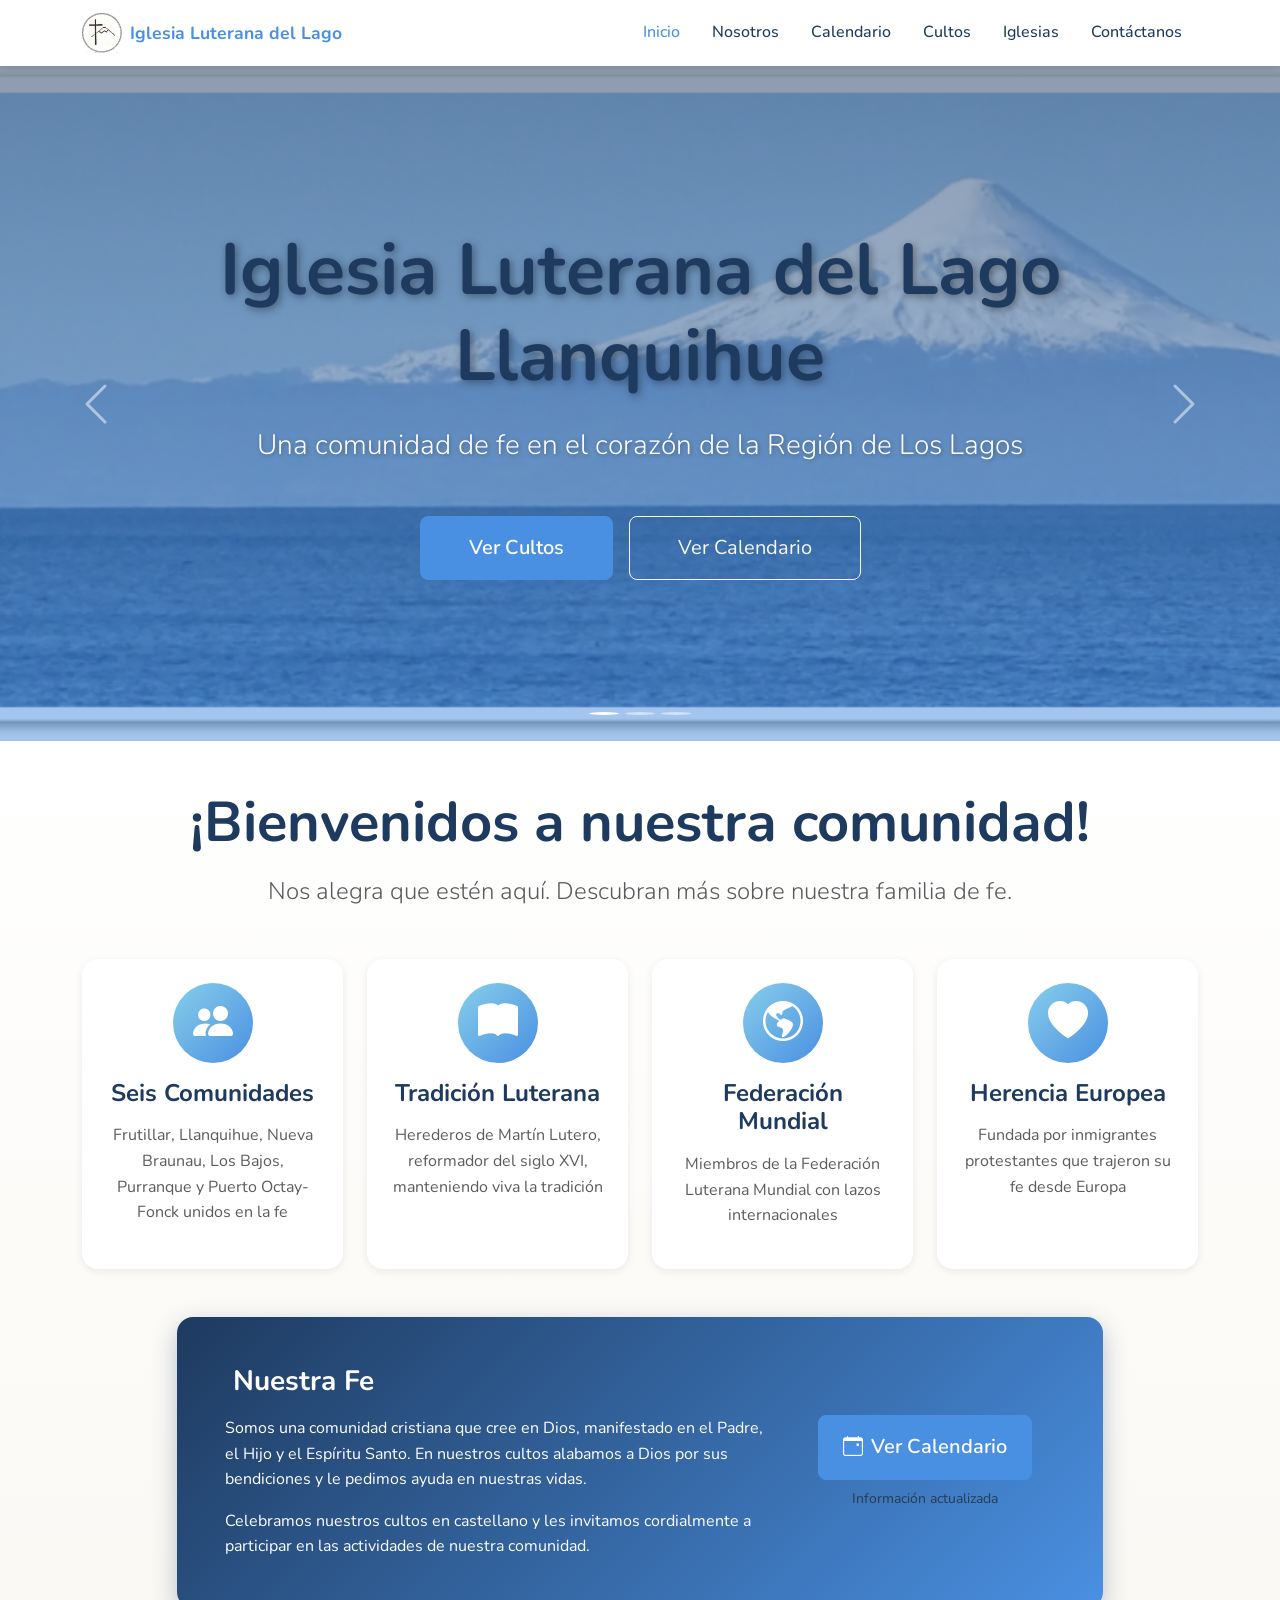
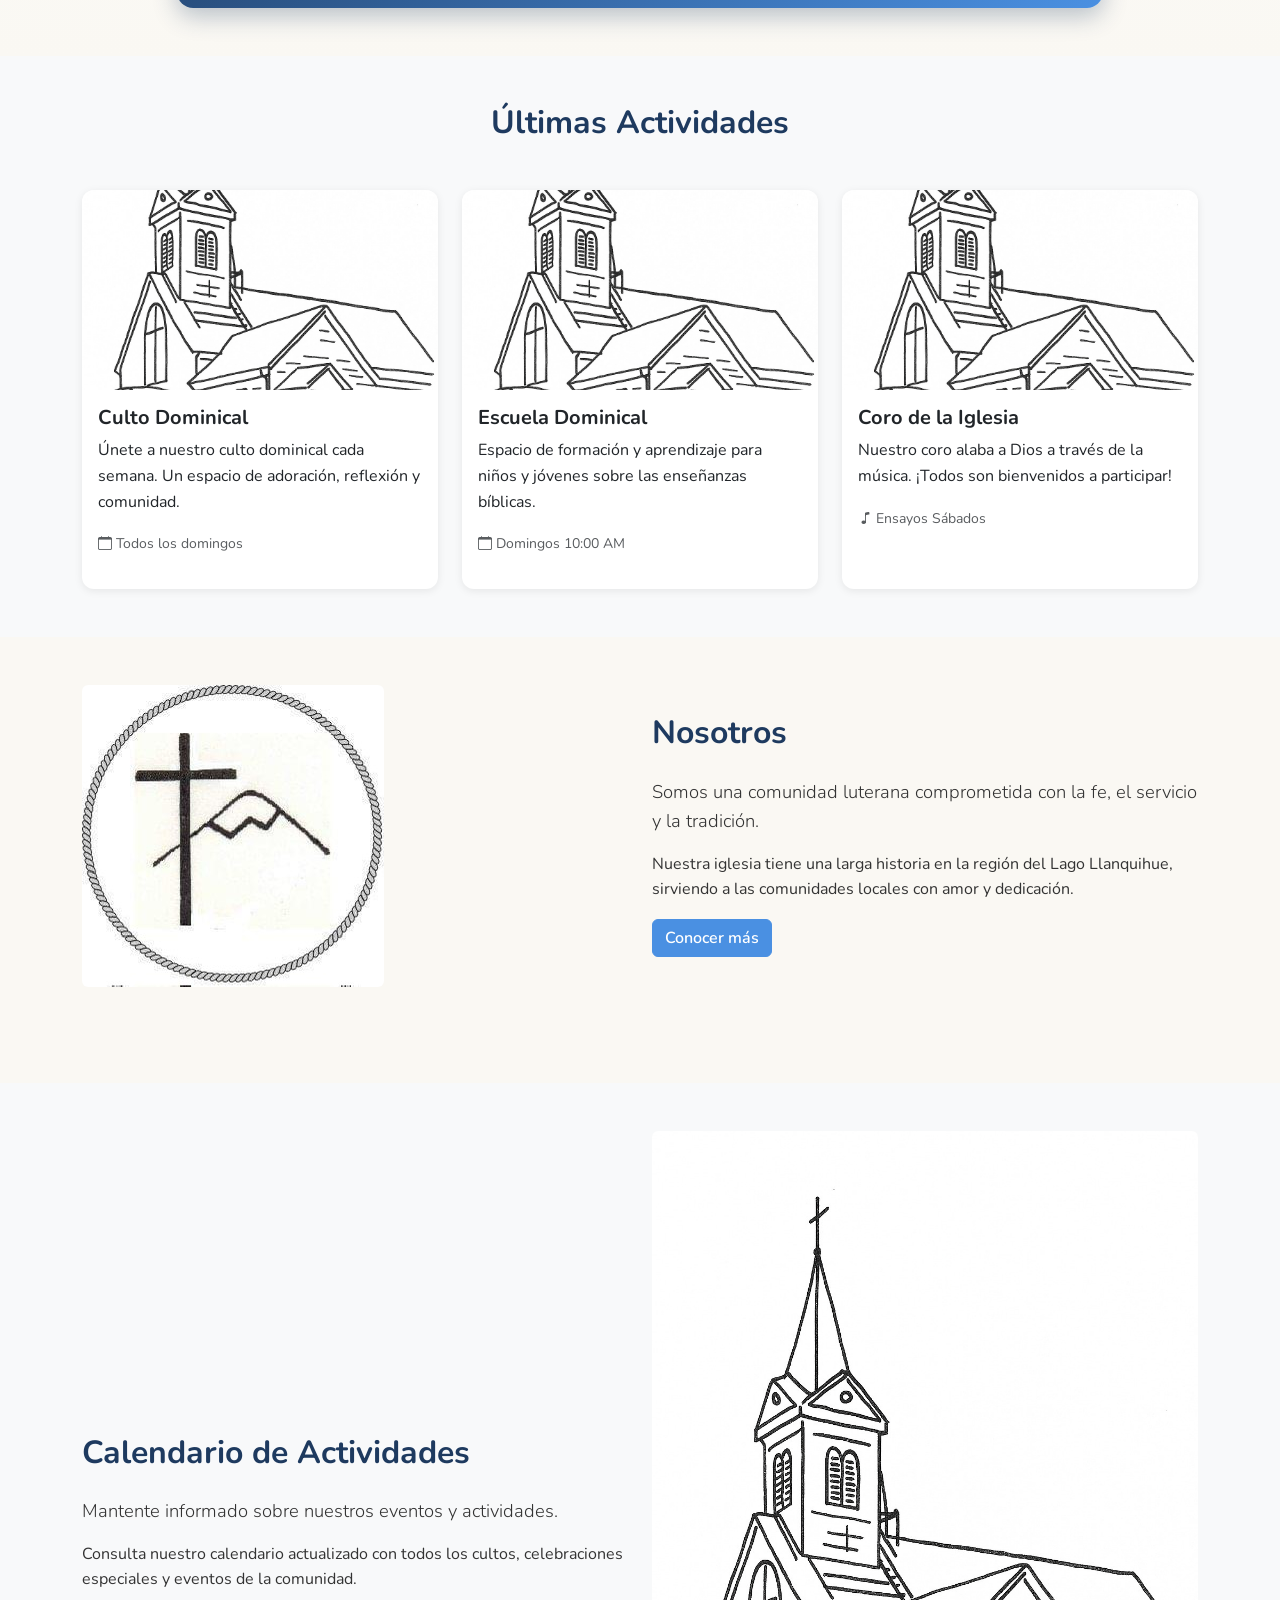
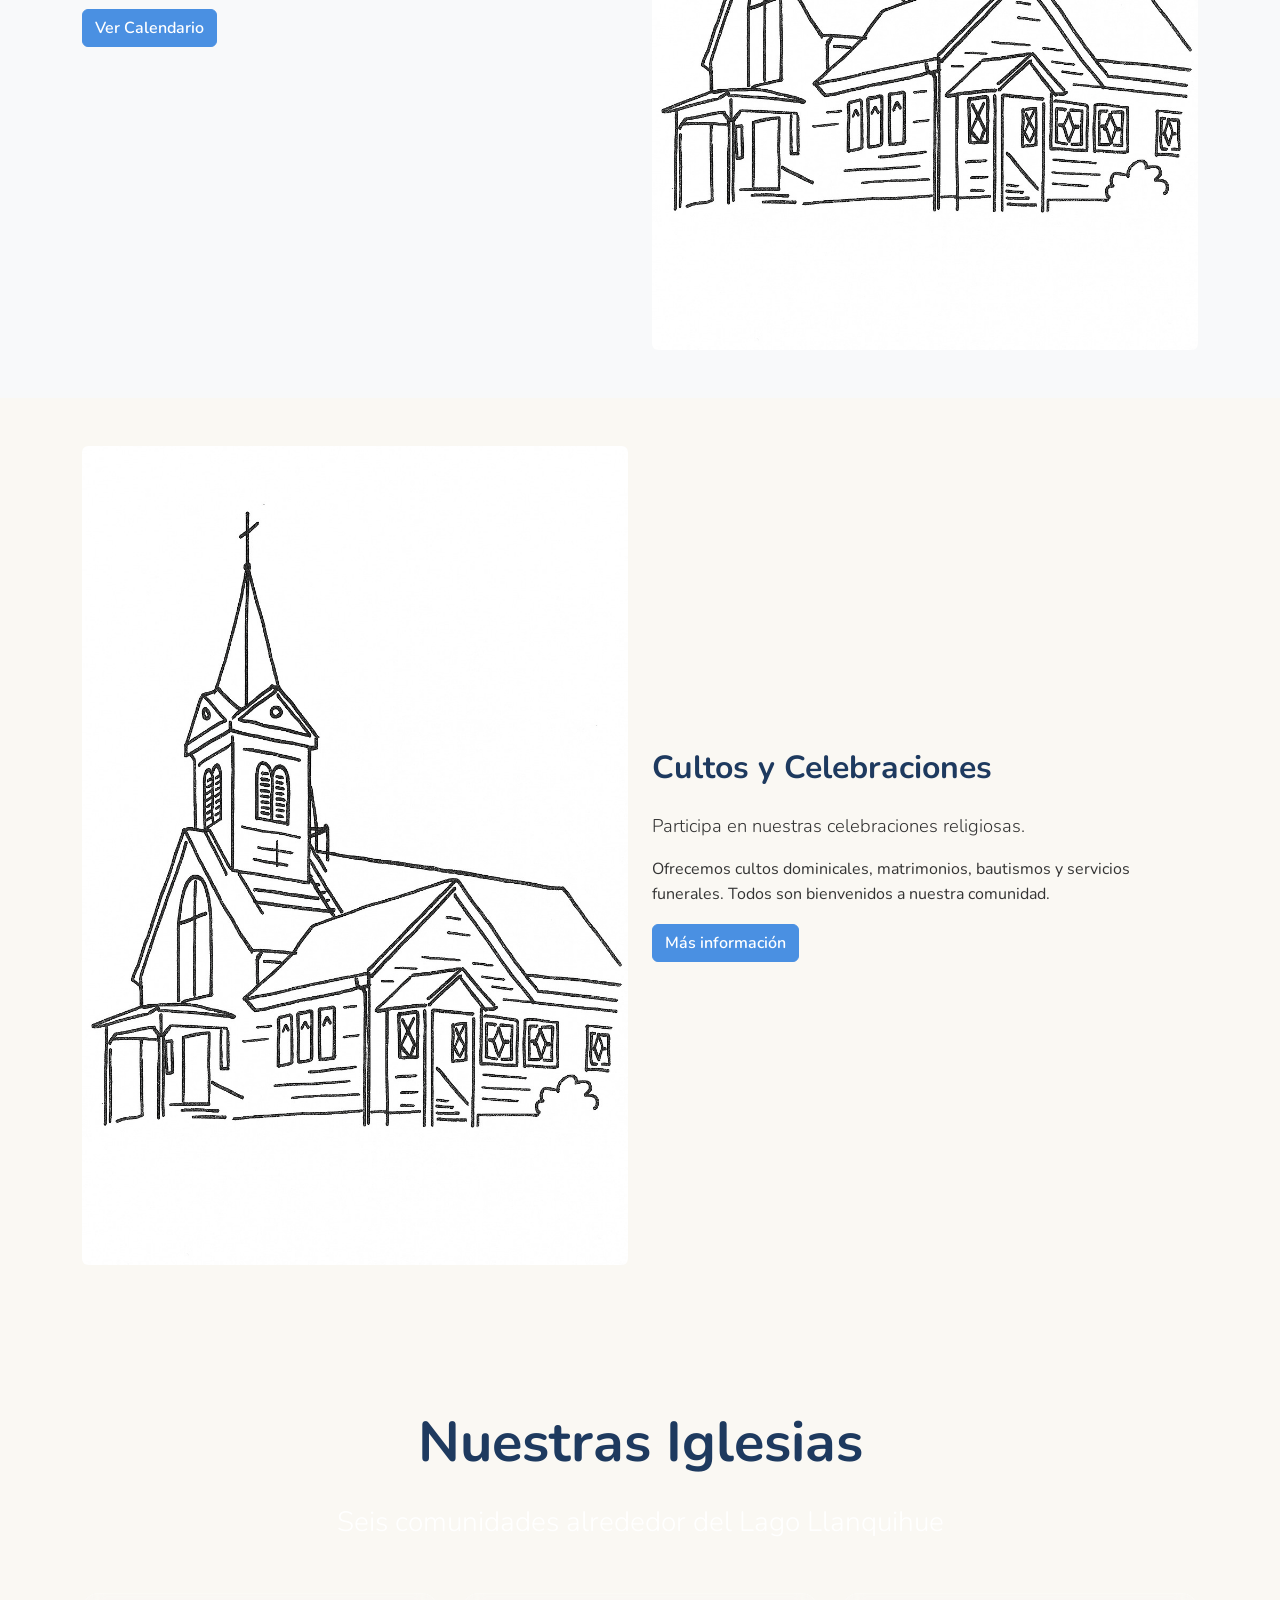
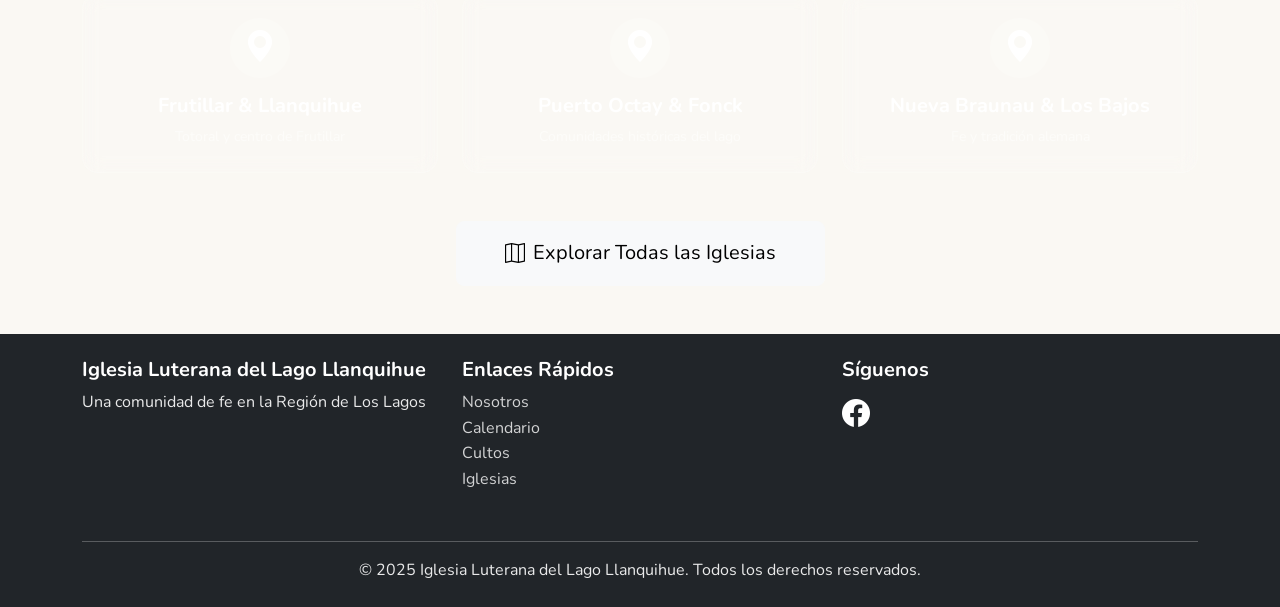
==== public/index.html @ ca90c6eb "Organize website content into a dedicated public directory Moves all static website assets and HTML " ====
<!DOCTYPE html>
<html lang="es">
<head>
    <meta charset="UTF-8">
    <meta name="viewport" content="width=device-width, initial-scale=1.0">
    <meta name="description" content="Iglesia Luterana del Lago Llanquihue - Comunidad de fe en la región del Lago Llanquihue, Chile">
    <meta name="keywords" content="iglesia luterana, lago llanquihue, frutillar, puerto octay, cultos, celebraciones">
    <title>Inicio - Iglesia Luterana del Lago Llanquihue</title>
    
    <link href="https://cdn.jsdelivr.net/npm/bootstrap@5.3.2/dist/css/bootstrap.min.css" rel="stylesheet">
    <link rel="stylesheet" href="https://cdn.jsdelivr.net/npm/bootstrap-icons@1.11.1/font/bootstrap-icons.css">
    <link rel="preconnect" href="https://fonts.googleapis.com">
    <link rel="preconnect" href="https://fonts.gstatic.com" crossorigin>
    <link href="https://fonts.googleapis.com/css2?family=Nunito:wght@300;400;600;700&display=swap" rel="stylesheet">
    <link rel="stylesheet" href="css/styles.css">
</head>
<body>
    <nav class="navbar navbar-expand-lg navbar-light bg-white sticky-top shadow-sm">
        <div class="container">
            <a class="navbar-brand d-flex align-items-center" href="index.html">
                <img src="assets/img/logo.png" alt="Logo Iglesia Luterana" class="logo-img">
                <span class="ms-2 fw-bold text-primary">Iglesia Luterana del Lago</span>
            </a>
            <button class="navbar-toggler" type="button" data-bs-toggle="collapse" data-bs-target="#navbarNav" aria-controls="navbarNav" aria-expanded="false" aria-label="Toggle navigation">
                <span class="navbar-toggler-icon"></span>
            </button>
            <div class="collapse navbar-collapse" id="navbarNav">
                <ul class="navbar-nav ms-auto">
                    <li class="nav-item">
                        <a class="nav-link active" href="index.html">Inicio</a>
                    </li>
                    <li class="nav-item">
                        <a class="nav-link" href="nosotros.html">Nosotros</a>
                    </li>
                    <li class="nav-item">
                        <a class="nav-link" href="calendario.html">Calendario</a>
                    </li>
                    <li class="nav-item">
                        <a class="nav-link" href="cultos.html">Cultos</a>
                    </li>
                    <li class="nav-item">
                        <a class="nav-link" href="iglesias.html">Iglesias</a>
                    </li>
                    <li class="nav-item">
                        <a class="nav-link" href="contacto.html">Contáctanos</a>
                    </li>
                </ul>
            </div>
        </div>
    </nav>

    <div id="heroCarousel" class="carousel slide hero-carousel" data-bs-ride="carousel" data-bs-interval="5000">
        <div class="carousel-indicators">
            <button type="button" data-bs-target="#heroCarousel" data-bs-slide-to="0" class="active" aria-current="true" aria-label="Slide 1"></button>
            <button type="button" data-bs-target="#heroCarousel" data-bs-slide-to="1" aria-label="Slide 2"></button>
            <button type="button" data-bs-target="#heroCarousel" data-bs-slide-to="2" aria-label="Slide 3"></button>
        </div>
        <div class="carousel-inner">
            <div class="carousel-item active">
                <div class="hero-slide" style="background-image: linear-gradient(rgba(30, 58, 95, 0.5), rgba(74, 144, 226, 0.5)), url('assets/img/lake-hero.png');">
                    <div class="hero-content container text-center text-white">
                        <h1 class="display-2 fw-bold mb-4 animate-fade-in">Iglesia Luterana del Lago Llanquihue</h1>
                        <p class="lead mb-5 fs-3">Una comunidad de fe en el corazón de la Región de Los Lagos</p>
                        <div class="d-flex gap-3 justify-content-center flex-wrap">
                            <a href="cultos.html" class="btn btn-primary btn-lg px-5 py-3">Ver Cultos</a>
                            <a href="calendario.html" class="btn btn-outline-light btn-lg px-5 py-3">Ver Calendario</a>
                        </div>
                    </div>
                </div>
            </div>
            <div class="carousel-item">
                <div class="hero-slide" style="background-image: linear-gradient(rgba(30, 58, 95, 0.6), rgba(74, 144, 226, 0.6)), url('assets/img/lake-hero.png');">
                    <div class="hero-content container text-center text-white">
                        <i class="bi bi-quote fs-1 mb-4"></i>
                        <h2 class="display-5 fw-light mb-4 fst-italic px-md-5">«La fe es una confianza viva y audaz en la gracia de Dios. Y esa confianza nos hace felices, valientes y llenos de deseo por Dios y todas las criaturas»</h2>
                        <p class="lead fs-4">— Martín Lutero</p>
                    </div>
                </div>
            </div>
            <div class="carousel-item">
                <div class="hero-slide" style="background-image: linear-gradient(rgba(30, 58, 95, 0.5), rgba(74, 144, 226, 0.5)), url('assets/img/lake-hero.png');">
                    <div class="hero-content container text-center text-white">
                        <h2 class="display-3 fw-bold mb-4">Seis Comunidades, Una Fe</h2>
                        <p class="lead mb-4 fs-4">Frutillar • Llanquihue • Nueva Braunau • Los Bajos • Purranque • Puerto Octay-Fonck</p>
                        <a href="iglesias.html" class="btn btn-light btn-lg px-5 py-3">Conocer Nuestras Iglesias</a>
                    </div>
                </div>
            </div>
        </div>
        <button class="carousel-control-prev" type="button" data-bs-target="#heroCarousel" data-bs-slide="prev">
            <span class="carousel-control-prev-icon" aria-hidden="true"></span>
            <span class="visually-hidden">Anterior</span>
        </button>
        <button class="carousel-control-next" type="button" data-bs-target="#heroCarousel" data-bs-slide="next">
            <span class="carousel-control-next-icon" aria-hidden="true"></span>
            <span class="visually-hidden">Siguiente</span>
        </button>
    </div>

    <section class="py-5 bg-white welcome-modern">
        <div class="container">
            <div class="text-center mb-5">
                <h2 class="display-4 fw-bold mb-3">¡Bienvenidos a nuestra comunidad!</h2>
                <p class="lead text-muted fs-4">Nos alegra que estén aquí. Descubran más sobre nuestra familia de fe.</p>
            </div>

            <div class="row g-4 mb-5">
                <div class="col-md-6 col-lg-3">
                    <div class="welcome-card text-center p-4 h-100">
                        <div class="icon-circle mb-3 mx-auto">
                            <i class="bi bi-people-fill fs-1 text-primary"></i>
                        </div>
                        <h4 class="mb-3">Seis Comunidades</h4>
                        <p class="text-muted">Frutillar, Llanquihue, Nueva Braunau, Los Bajos, Purranque y Puerto Octay-Fonck unidos en la fe</p>
                    </div>
                </div>
                <div class="col-md-6 col-lg-3">
                    <div class="welcome-card text-center p-4 h-100">
                        <div class="icon-circle mb-3 mx-auto">
                            <i class="bi bi-book-fill fs-1 text-primary"></i>
                        </div>
                        <h4 class="mb-3">Tradición Luterana</h4>
                        <p class="text-muted">Herederos de Martín Lutero, reformador del siglo XVI, manteniendo viva la tradición</p>
                    </div>
                </div>
                <div class="col-md-6 col-lg-3">
                    <div class="welcome-card text-center p-4 h-100">
                        <div class="icon-circle mb-3 mx-auto">
                            <i class="bi bi-globe-americas fs-1 text-primary"></i>
                        </div>
                        <h4 class="mb-3">Federación Mundial</h4>
                        <p class="text-muted">Miembros de la Federación Luterana Mundial con lazos internacionales</p>
                    </div>
                </div>
                <div class="col-md-6 col-lg-3">
                    <div class="welcome-card text-center p-4 h-100">
                        <div class="icon-circle mb-3 mx-auto">
                            <i class="bi bi-heart-fill fs-1 text-primary"></i>
                        </div>
                        <h4 class="mb-3">Herencia Europea</h4>
                        <p class="text-muted">Fundada por inmigrantes protestantes que trajeron su fe desde Europa</p>
                    </div>
                </div>
            </div>

            <div class="row justify-content-center">
                <div class="col-lg-10">
                    <div class="welcome-highlight p-5 rounded-4">
                        <div class="row align-items-center">
                            <div class="col-lg-8">
                                <h3 class="mb-3"><i class="bi bi-cross2 text-primary me-2"></i>Nuestra Fe</h3>
                                <p class="mb-3">Somos una comunidad cristiana que cree en Dios, manifestado en el Padre, el Hijo y el Espíritu Santo. En nuestros cultos alabamos a Dios por sus bendiciones y le pedimos ayuda en nuestras vidas.</p>
                                <p class="mb-0">Celebramos nuestros cultos en castellano y les invitamos cordialmente a participar en las actividades de nuestra comunidad.</p>
                            </div>
                            <div class="col-lg-4 text-center mt-4 mt-lg-0">
                                <a href="calendario.html" class="btn btn-primary btn-lg px-4 py-3">
                                    <i class="bi bi-calendar-event me-2"></i>Ver Calendario
                                </a>
                                <p class="text-muted mt-2 mb-0 small">Información actualizada</p>
                            </div>
                        </div>
                    </div>
                </div>
            </div>
        </div>
    </section>

    <section class="py-5 bg-light">
        <div class="container">
            <h2 class="text-center mb-5">Últimas Actividades</h2>
            <div class="row g-4">
                <div class="col-md-4">
                    <div class="card h-100 shadow-sm">
                        <img src="assets/img/church.png" class="card-img-top" alt="Culto Dominical">
                        <div class="card-body">
                            <h5 class="card-title">Culto Dominical</h5>
                            <p class="card-text">Únete a nuestro culto dominical cada semana. Un espacio de adoración, reflexión y comunidad.</p>
                            <p class="text-muted"><small><i class="bi bi-calendar"></i> Todos los domingos</small></p>
                        </div>
                    </div>
                </div>
                <div class="col-md-4">
                    <div class="card h-100 shadow-sm">
                        <img src="assets/img/church.png" class="card-img-top" alt="Escuela Dominical">
                        <div class="card-body">
                            <h5 class="card-title">Escuela Dominical</h5>
                            <p class="card-text">Espacio de formación y aprendizaje para niños y jóvenes sobre las enseñanzas bíblicas.</p>
                            <p class="text-muted"><small><i class="bi bi-calendar"></i> Domingos 10:00 AM</small></p>
                        </div>
                    </div>
                </div>
                <div class="col-md-4">
                    <div class="card h-100 shadow-sm">
                        <img src="assets/img/church.png" class="card-img-top" alt="Coro de la Iglesia">
                        <div class="card-body">
                            <h5 class="card-title">Coro de la Iglesia</h5>
                            <p class="card-text">Nuestro coro alaba a Dios a través de la música. ¡Todos son bienvenidos a participar!</p>
                            <p class="text-muted"><small><i class="bi bi-music-note"></i> Ensayos Sábados</small></p>
                        </div>
                    </div>
                </div>
            </div>
        </div>
    </section>

    <section class="py-5">
        <div class="container">
            <div class="row align-items-center mb-5">
                <div class="col-lg-6">
                    <img src="assets/img/logo.png" alt="Nosotros" class="img-fluid rounded">
                </div>
                <div class="col-lg-6">
                    <h2 class="mb-4">Nosotros</h2>
                    <p class="lead">Somos una comunidad luterana comprometida con la fe, el servicio y la tradición.</p>
                    <p>Nuestra iglesia tiene una larga historia en la región del Lago Llanquihue, sirviendo a las comunidades locales con amor y dedicación.</p>
                    <a href="nosotros.html" class="btn btn-primary">Conocer más</a>
                </div>
            </div>
        </div>
    </section>

    <section class="py-5 bg-light">
        <div class="container">
            <div class="row align-items-center">
                <div class="col-lg-6 order-lg-2">
                    <img src="assets/img/church.png" alt="Calendario" class="img-fluid rounded">
                </div>
                <div class="col-lg-6 order-lg-1">
                    <h2 class="mb-4">Calendario de Actividades</h2>
                    <p class="lead">Mantente informado sobre nuestros eventos y actividades.</p>
                    <p>Consulta nuestro calendario actualizado con todos los cultos, celebraciones especiales y eventos de la comunidad.</p>
                    <a href="calendario.html" class="btn btn-primary">Ver Calendario</a>
                </div>
            </div>
        </div>
    </section>

    <section class="py-5">
        <div class="container">
            <div class="row align-items-center mb-5">
                <div class="col-lg-6">
                    <img src="assets/img/church.png" alt="Cultos" class="img-fluid rounded">
                </div>
                <div class="col-lg-6">
                    <h2 class="mb-4">Cultos y Celebraciones</h2>
                    <p class="lead">Participa en nuestras celebraciones religiosas.</p>
                    <p>Ofrecemos cultos dominicales, matrimonios, bautismos y servicios funerales. Todos son bienvenidos a nuestra comunidad.</p>
                    <a href="cultos.html" class="btn btn-primary">Más información</a>
                </div>
            </div>
        </div>
    </section>

    <section class="churches-section py-5" style="background-image: linear-gradient(rgba(30, 58, 95, 0.9), rgba(74, 144, 226, 0.85)), url('assets/img/church-white.jpg'); background-size: cover; background-position: center; background-attachment: fixed;">
        <div class="container">
            <div class="text-center text-white mb-5">
                <h2 class="display-4 fw-bold mb-4">Nuestras Iglesias</h2>
                <p class="lead fs-3 mb-4">Seis comunidades alrededor del Lago Llanquihue</p>
            </div>
            
            <div class="row g-4 mb-5">
                <div class="col-md-4">
                    <div class="church-mini-card text-center p-4">
                        <div class="icon-circle-small mb-3 mx-auto">
                            <i class="bi bi-geo-alt-fill fs-2 text-white"></i>
                        </div>
                        <h5 class="text-white mb-2">Frutillar & Llanquihue</h5>
                        <p class="text-white-50 small mb-0">Totoral y centro de Frutillar</p>
                    </div>
                </div>
                <div class="col-md-4">
                    <div class="church-mini-card text-center p-4">
                        <div class="icon-circle-small mb-3 mx-auto">
                            <i class="bi bi-geo-alt-fill fs-2 text-white"></i>
                        </div>
                        <h5 class="text-white mb-2">Puerto Octay & Fonck</h5>
                        <p class="text-white-50 small mb-0">Comunidades históricas del lago</p>
                    </div>
                </div>
                <div class="col-md-4">
                    <div class="church-mini-card text-center p-4">
                        <div class="icon-circle-small mb-3 mx-auto">
                            <i class="bi bi-geo-alt-fill fs-2 text-white"></i>
                        </div>
                        <h5 class="text-white mb-2">Nueva Braunau & Los Bajos</h5>
                        <p class="text-white-50 small mb-0">Fe y tradición alemana</p>
                    </div>
                </div>
            </div>

            <div class="text-center">
                <a href="iglesias.html" class="btn btn-light btn-lg px-5 py-3">
                    <i class="bi bi-map me-2"></i>Explorar Todas las Iglesias
                </a>
            </div>
        </div>
    </section>

    <footer class="bg-dark text-white py-4">
        <div class="container">
            <div class="row">
                <div class="col-md-4 mb-3">
                    <h5>Iglesia Luterana del Lago Llanquihue</h5>
                    <p>Una comunidad de fe en la Región de Los Lagos</p>
                </div>
                <div class="col-md-4 mb-3">
                    <h5>Enlaces Rápidos</h5>
                    <ul class="list-unstyled">
                        <li><a href="nosotros.html" class="text-white-50">Nosotros</a></li>
                        <li><a href="calendario.html" class="text-white-50">Calendario</a></li>
                        <li><a href="cultos.html" class="text-white-50">Cultos</a></li>
                        <li><a href="iglesias.html" class="text-white-50">Iglesias</a></li>
                    </ul>
                </div>
                <div class="col-md-4 mb-3">
                    <h5>Síguenos</h5>
                    <a href="https://web.facebook.com/profile.php?id=100070098432222" target="_blank" rel="noopener" class="text-white fs-3 me-3">
                        <i class="bi bi-facebook"></i>
                    </a>
                </div>
            </div>
            <hr class="my-3 bg-white">
            <p class="text-center mb-0">&copy; 2025 Iglesia Luterana del Lago Llanquihue. Todos los derechos reservados.</p>
        </div>
    </footer>

    <script src="https://cdn.jsdelivr.net/npm/bootstrap@5.3.2/dist/js/bootstrap.bundle.min.js"></script>
    <script src="js/script.js"></script>
</body>
</html>
---- public/css/styles.css ----
:root {
    --azul-marino: #1e3a5f;
    --azul-claro: #4a90e2;
    --celeste: #87ceeb;
    --blanco-cremita: #faf8f3;
    --gris-claro: #f8f9fa;
}

* {
    margin: 0;
    padding: 0;
    box-sizing: border-box;
}

body {
    font-family: 'Nunito', -apple-system, BlinkMacSystemFont, 'Segoe UI', Roboto, sans-serif;
    color: #333;
    line-height: 1.6;
    background-color: var(--blanco-cremita);
}

.navbar {
    background-color: white !important;
    box-shadow: 0 2px 4px rgba(0,0,0,0.1);
}

.navbar-brand {
    font-size: 1.1rem;
    color: var(--azul-marino) !important;
}

.logo-img {
    width: 40px;
    height: 40px;
    object-fit: contain;
}

.nav-link {
    color: var(--azul-marino) !important;
    font-weight: 500;
    transition: color 0.3s ease;
    padding: 0.5rem 1rem !important;
}

.nav-link:hover,
.nav-link.active {
    color: var(--azul-claro) !important;
}

.btn-primary {
    background-color: var(--azul-claro);
    border-color: var(--azul-claro);
    font-weight: 600;
    transition: all 0.3s ease;
}

.btn-primary:hover {
    background-color: var(--azul-marino);
    border-color: var(--azul-marino);
    transform: translateY(-2px);
    box-shadow: 0 4px 8px rgba(0,0,0,0.2);
}

.btn-outline-primary {
    color: var(--azul-claro);
    border-color: var(--azul-claro);
    font-weight: 600;
    transition: all 0.3s ease;
}

.btn-outline-primary:hover {
    background-color: var(--azul-claro);
    border-color: var(--azul-claro);
    color: white;
}

.btn-outline-light:hover {
    background-color: white;
    color: var(--azul-marino);
}

.text-primary {
    color: var(--azul-claro) !important;
}

.bg-primary {
    background-color: var(--azul-marino) !important;
}

.hero-carousel {
    position: relative;
}

.hero-slide {
    min-height: 75vh;
    background-size: cover;
    background-position: center;
    display: flex;
    align-items: center;
    justify-content: center;
    position: relative;
}

.hero-content {
    position: relative;
    z-index: 1;
    padding: 2rem;
}

.hero-content h1,
.hero-content h2 {
    text-shadow: 2px 2px 8px rgba(0,0,0,0.4);
}

.hero-content p {
    text-shadow: 1px 1px 4px rgba(0,0,0,0.3);
}

.carousel-control-prev-icon,
.carousel-control-next-icon {
    width: 3rem;
    height: 3rem;
}

.carousel-indicators button {
    width: 12px;
    height: 12px;
    border-radius: 50%;
}

.welcome-section {
    padding: 2rem 0;
}

.welcome-section p {
    font-size: 1.1rem;
    line-height: 1.8;
    margin-bottom: 1rem;
}

.welcome-modern {
    background: linear-gradient(180deg, #ffffff 0%, var(--blanco-cremita) 100%);
}

.welcome-card {
    background: white;
    border-radius: 16px;
    transition: all 0.3s ease;
    box-shadow: 0 2px 8px rgba(0,0,0,0.08);
}

.welcome-card:hover {
    transform: translateY(-8px);
    box-shadow: 0 12px 24px rgba(0,0,0,0.15);
}

.icon-circle {
    width: 80px;
    height: 80px;
    background: linear-gradient(135deg, var(--celeste) 0%, var(--azul-claro) 100%);
    border-radius: 50%;
    display: flex;
    align-items: center;
    justify-content: center;
    transition: all 0.3s ease;
}

.welcome-card:hover .icon-circle {
    transform: scale(1.1);
    background: linear-gradient(135deg, var(--azul-claro) 0%, var(--azul-marino) 100%);
}

.icon-circle i {
    color: white !important;
}

.welcome-highlight {
    background: linear-gradient(135deg, var(--azul-marino) 0%, var(--azul-claro) 100%);
    color: white;
    box-shadow: 0 8px 24px rgba(30, 58, 95, 0.3);
}

.welcome-highlight h3,
.welcome-highlight p {
    color: white;
}

.animate-fade-in {
    animation: fadeIn 1.5s ease-in;
}

@keyframes fadeIn {
    from {
        opacity: 0;
        transform: translateY(20px);
    }
    to {
        opacity: 1;
        transform: translateY(0);
    }
}

.page-header {
    padding: 3rem 0;
    background: linear-gradient(135deg, var(--azul-marino) 0%, var(--azul-claro) 100%);
}

.hero-image {
    min-height: 50vh;
    background-size: cover;
    background-position: center;
    display: flex;
    align-items: center;
    justify-content: center;
    position: relative;
    padding: 5rem 0;
}

.hero-image::before {
    content: '';
    position: absolute;
    top: 0;
    left: 0;
    right: 0;
    bottom: 0;
    background: linear-gradient(135deg, rgba(30, 58, 95, 0.8) 0%, rgba(74, 144, 226, 0.7) 100%);
}

.hero-image .container {
    position: relative;
    z-index: 1;
}

.hero-image h1,
.hero-image p {
    color: white;
    text-shadow: 2px 2px 8px rgba(0,0,0,0.4);
}

.churches-section {
    position: relative;
}

.church-mini-card {
    background: rgba(255, 255, 255, 0.1);
    border-radius: 16px;
    border: 1px solid rgba(255, 255, 255, 0.2);
    transition: all 0.3s ease;
    backdrop-filter: blur(10px);
}

.church-mini-card:hover {
    background: rgba(255, 255, 255, 0.15);
    transform: translateY(-5px);
    box-shadow: 0 8px 20px rgba(0,0,0,0.3);
}

.icon-circle-small {
    width: 60px;
    height: 60px;
    background: rgba(255, 255, 255, 0.2);
    border-radius: 50%;
    display: flex;
    align-items: center;
    justify-content: center;
    transition: all 0.3s ease;
}

.church-mini-card:hover .icon-circle-small {
    background: rgba(255, 255, 255, 0.3);
    transform: scale(1.1);
}

.card {
    border: none;
    border-radius: 12px;
    transition: transform 0.3s ease, box-shadow 0.3s ease;
}

.card:hover {
    transform: translateY(-5px);
    box-shadow: 0 8px 20px rgba(0,0,0,0.15);
}

.card-img-top {
    border-radius: 12px 12px 0 0;
    height: 200px;
    object-fit: cover;
}

.shadow-sm {
    box-shadow: 0 2px 8px rgba(0,0,0,0.08) !important;
}

.bg-light {
    background-color: var(--gris-claro) !important;
}

footer {
    background-color: #2c3e50 !important;
}

footer h5 {
    color: white !important;
}

footer p {
    color: rgba(255, 255, 255, 0.9);
}

footer a {
    text-decoration: none;
    color: rgba(255, 255, 255, 0.8) !important;
    transition: color 0.3s ease;
}

footer a:hover {
    color: white !important;
}

footer .text-white-50 {
    color: rgba(255, 255, 255, 0.8) !important;
}

footer .text-white-50:hover {
    color: white !important;
}

.nav-tabs {
    border-bottom: 2px solid var(--azul-claro);
}

.nav-tabs .nav-link {
    color: var(--azul-marino) !important;
    border: none;
    border-bottom: 3px solid transparent;
    transition: all 0.3s ease;
}

.nav-tabs .nav-link:hover {
    border-color: var(--celeste);
}

.nav-tabs .nav-link.active {
    color: var(--azul-claro) !important;
    background-color: transparent;
    border-color: var(--azul-claro);
}

.form-control:focus {
    border-color: var(--azul-claro);
    box-shadow: 0 0 0 0.2rem rgba(74, 144, 226, 0.25);
}

.bi {
    vertical-align: middle;
}

.spinner-border {
    width: 3rem;
    height: 3rem;
}

@media (max-width: 768px) {
    .hero-content h1 {
        font-size: 2rem;
    }
    
    .hero-content p {
        font-size: 1rem;
    }
    
    .display-4 {
        font-size: 2.5rem;
    }
    
    .logo-img {
        width: 35px;
        height: 35px;
    }
    
    .navbar-brand span {
        font-size: 0.9rem;
    }
}

@media (max-width: 576px) {
    .hero-section {
        min-height: 60vh;
    }
    
    .btn-lg {
        padding: 0.5rem 1rem;
        font-size: 1rem;
    }
}

.img-fluid {
    max-width: 100%;
    height: auto;
}

h1, h2, h3, h4, h5, h6 {
    color: var(--azul-marino);
    font-weight: 700;
}

.lead {
    font-size: 1.15rem;
    font-weight: 300;
}

section {
    scroll-margin-top: 70px;
}

.alert {
    border-radius: 8px;
}

.alert-success {
    background-color: #d4edda;
    border-color: #c3e6cb;
    color: #155724;
}

.alert-danger {
    background-color: #f8d7da;
    border-color: #f5c6cb;
    color: #721c24;
}
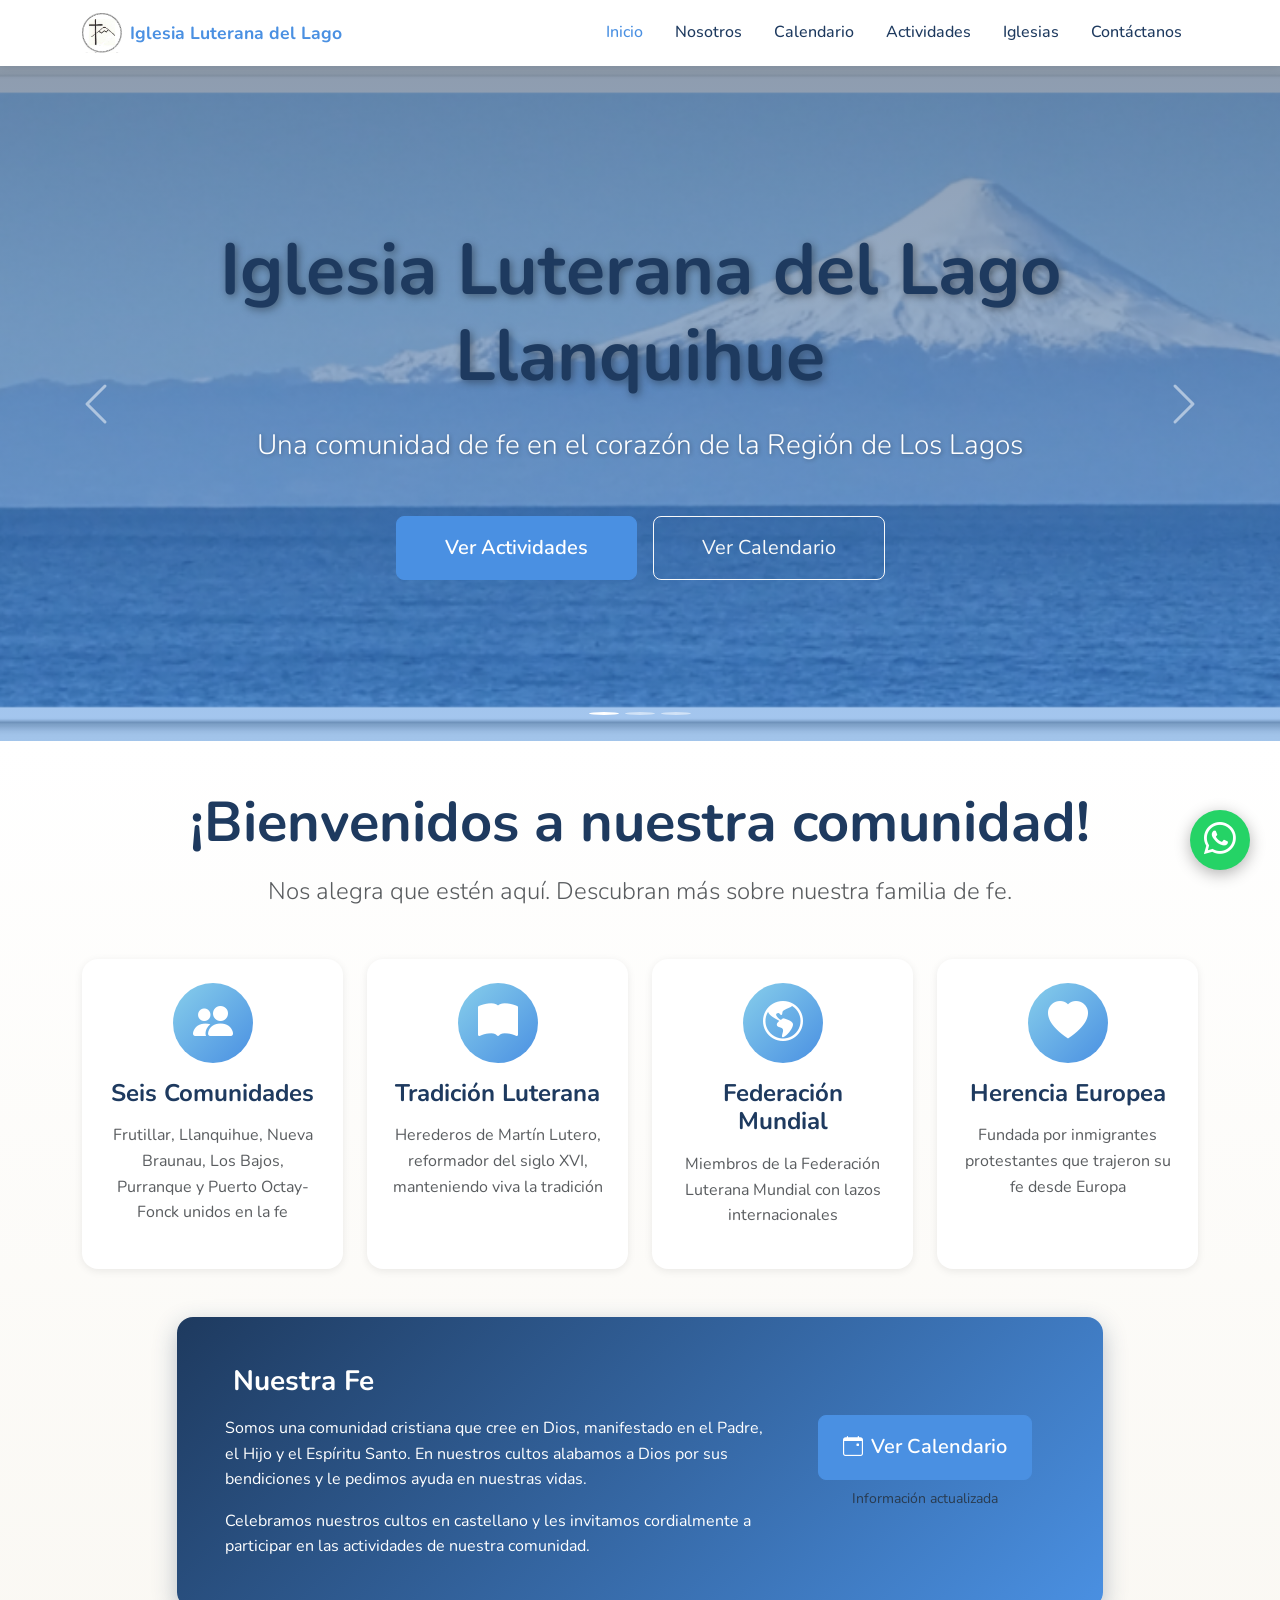
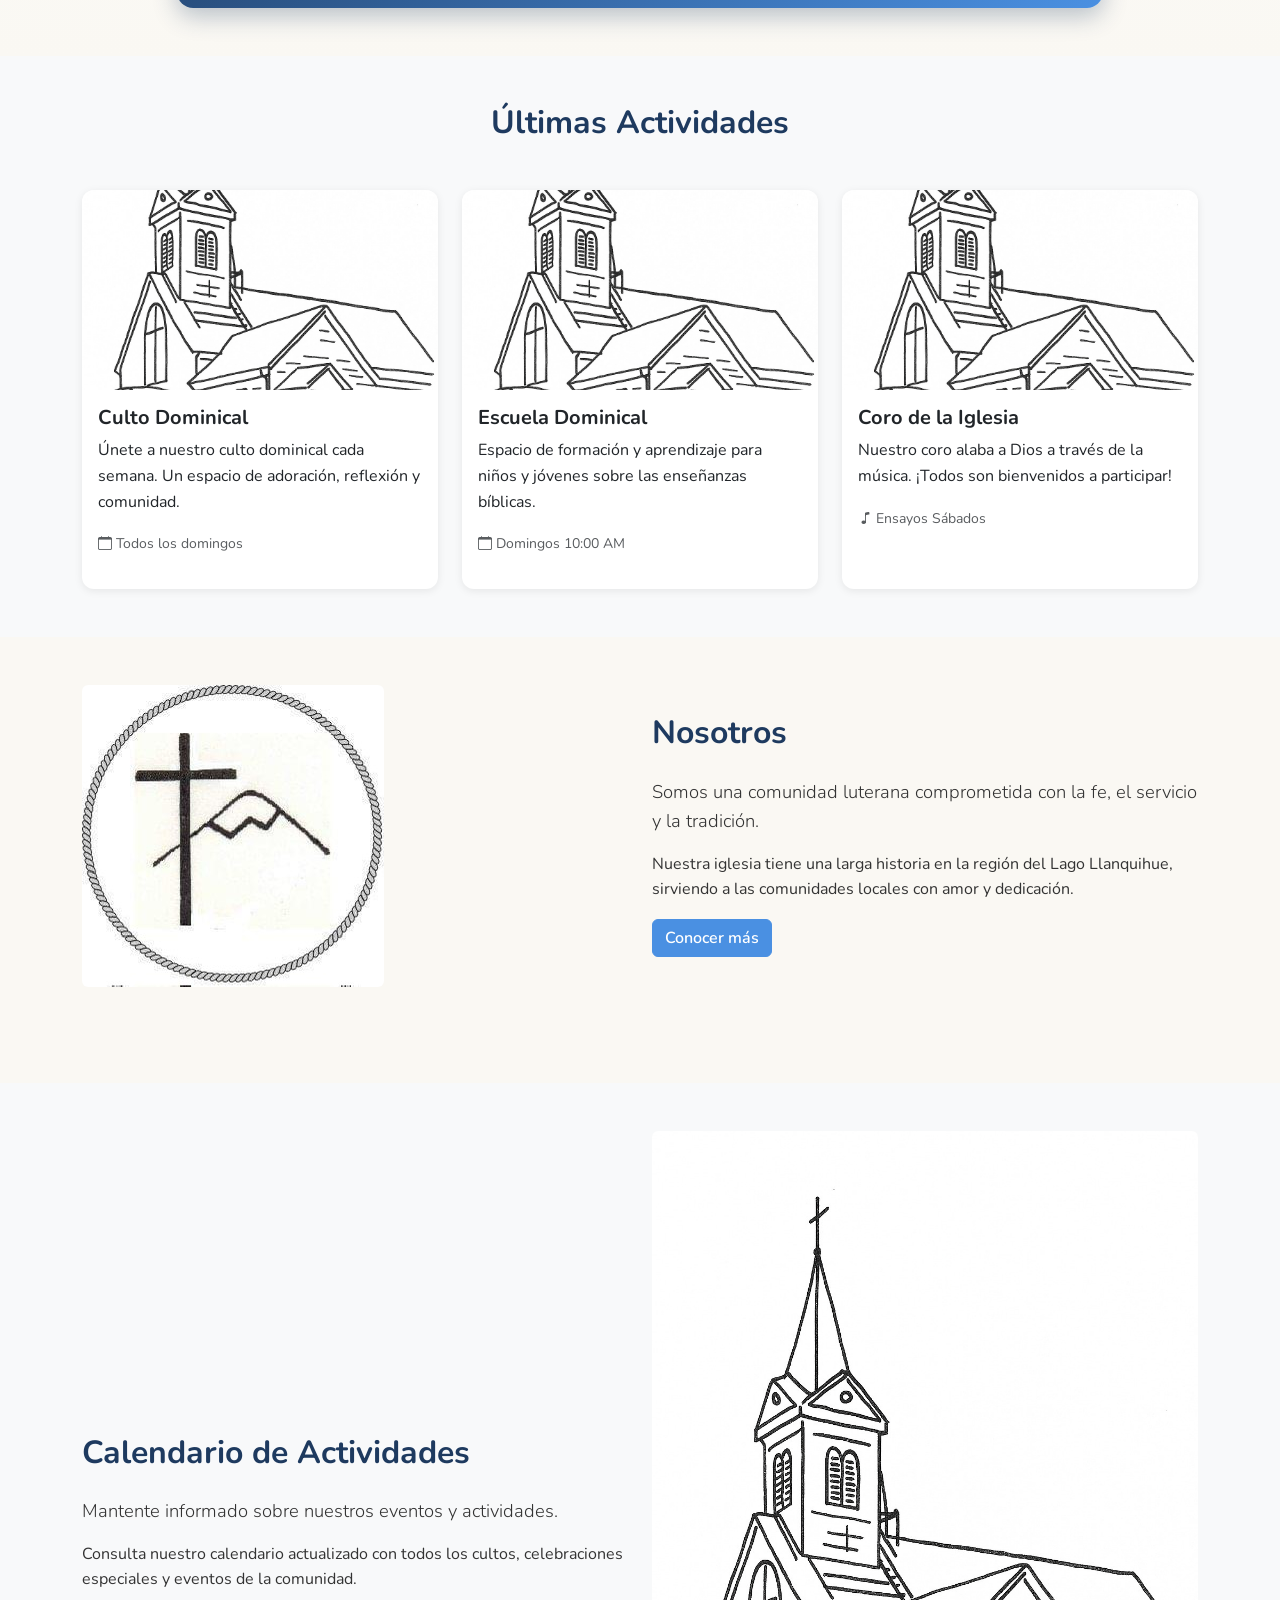
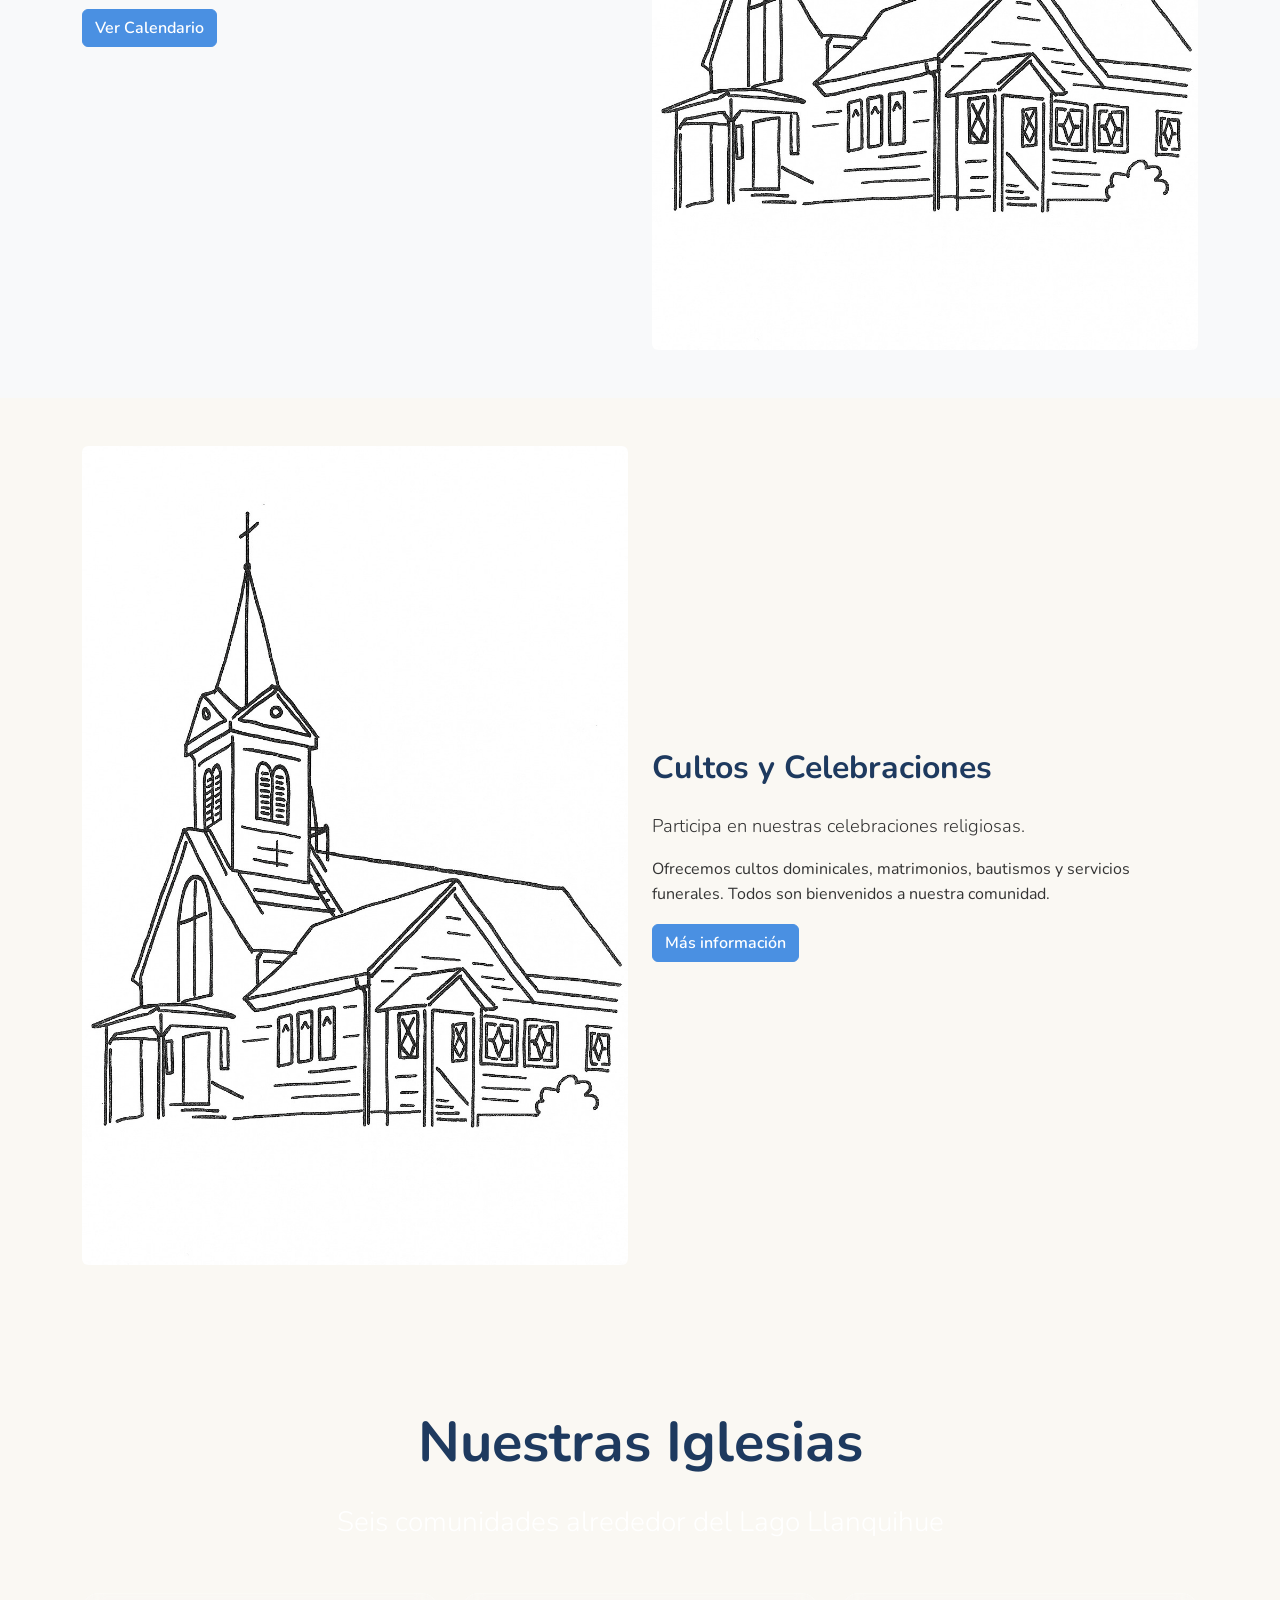
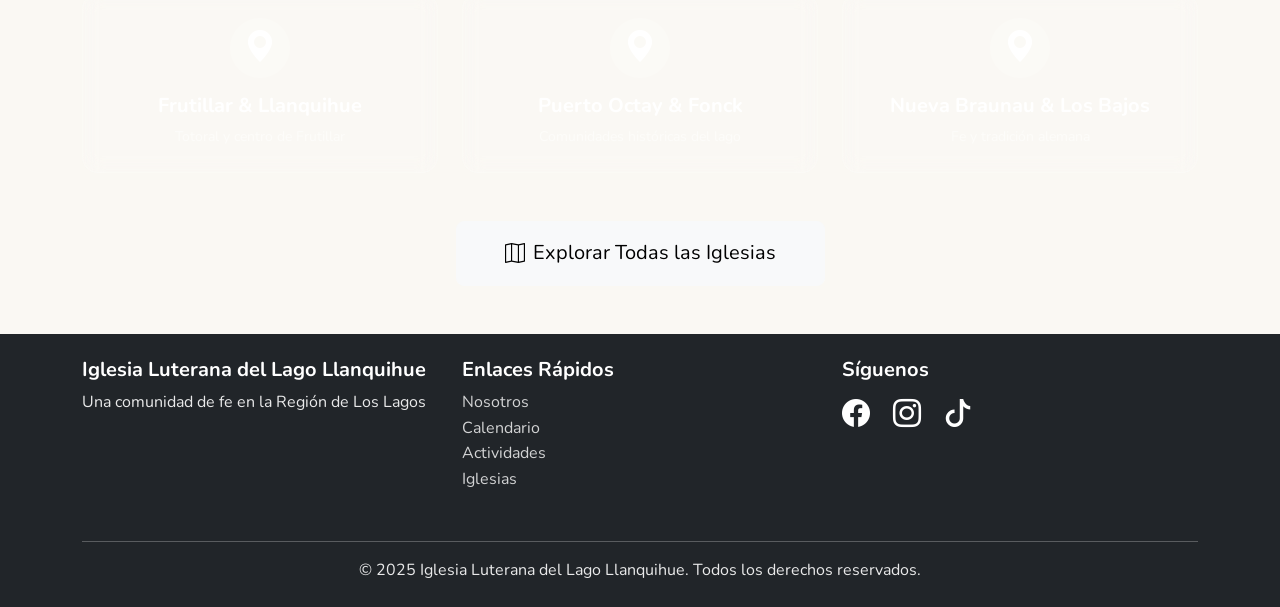
==== commit c69f4029: "Update website navigation and contact options Modify navigation links, footer content, and add a Wha" ====
--- a/public/index.html
+++ b/public/index.html
@@ -36,7 +36,7 @@
                         <a class="nav-link" href="calendario.html">Calendario</a>
                     </li>
                     <li class="nav-item">
-                        <a class="nav-link" href="cultos.html">Cultos</a>
+                        <a class="nav-link" href="actividades.html">Actividades</a>
                     </li>
                     <li class="nav-item">
                         <a class="nav-link" href="iglesias.html">Iglesias</a>
@@ -62,7 +62,7 @@
                         <h1 class="display-2 fw-bold mb-4 animate-fade-in">Iglesia Luterana del Lago Llanquihue</h1>
                         <p class="lead mb-5 fs-3">Una comunidad de fe en el corazón de la Región de Los Lagos</p>
                         <div class="d-flex gap-3 justify-content-center flex-wrap">
-                            <a href="cultos.html" class="btn btn-primary btn-lg px-5 py-3">Ver Cultos</a>
+                            <a href="actividades.html" class="btn btn-primary btn-lg px-5 py-3">Ver Actividades</a>
                             <a href="calendario.html" class="btn btn-outline-light btn-lg px-5 py-3">Ver Calendario</a>
                         </div>
                     </div>
@@ -308,7 +308,7 @@
                     <ul class="list-unstyled">
                         <li><a href="nosotros.html" class="text-white-50">Nosotros</a></li>
                         <li><a href="calendario.html" class="text-white-50">Calendario</a></li>
-                        <li><a href="cultos.html" class="text-white-50">Cultos</a></li>
+                        <li><a href="actividades.html" class="text-white-50">Actividades</a></li>
                         <li><a href="iglesias.html" class="text-white-50">Iglesias</a></li>
                     </ul>
                 </div>
@@ -317,12 +317,22 @@
                     <a href="https://web.facebook.com/profile.php?id=100070098432222" target="_blank" rel="noopener" class="text-white fs-3 me-3">
                         <i class="bi bi-facebook"></i>
                     </a>
+                    <a href="#" target="_blank" rel="noopener" class="text-white fs-3 me-3">
+                        <i class="bi bi-instagram"></i>
+                    </a>
+                    <a href="#" target="_blank" rel="noopener" class="text-white fs-3">
+                        <i class="bi bi-tiktok"></i>
+                    </a>
                 </div>
             </div>
             <hr class="my-3 bg-white">
             <p class="text-center mb-0">&copy; 2025 Iglesia Luterana del Lago Llanquihue. Todos los derechos reservados.</p>
         </div>
     </footer>
+
+    <a href="https://wa.me/56923141160" target="_blank" rel="noopener" class="whatsapp-float" aria-label="Contactar por WhatsApp">
+        <i class="bi bi-whatsapp"></i>
+    </a>
 
     <script src="https://cdn.jsdelivr.net/npm/bootstrap@5.3.2/dist/js/bootstrap.bundle.min.js"></script>
     <script src="js/script.js"></script>
--- a/public/css/styles.css
+++ b/public/css/styles.css
@@ -429,3 +429,29 @@
     border-color: #f5c6cb;
     color: #721c24;
 }
+
+.whatsapp-float {
+    position: fixed;
+    bottom: 30px;
+    right: 30px;
+    background-color: #25d366;
+    color: white !important;
+    width: 60px;
+    height: 60px;
+    border-radius: 50%;
+    display: flex;
+    align-items: center;
+    justify-content: center;
+    font-size: 2rem;
+    text-decoration: none;
+    box-shadow: 0 4px 16px rgba(0, 0, 0, 0.3);
+    z-index: 1050;
+    transition: all 0.3s ease;
+}
+
+.whatsapp-float:hover {
+    background-color: #128c7e;
+    transform: scale(1.1);
+    box-shadow: 0 6px 24px rgba(0, 0, 0, 0.4);
+    color: white !important;
+}
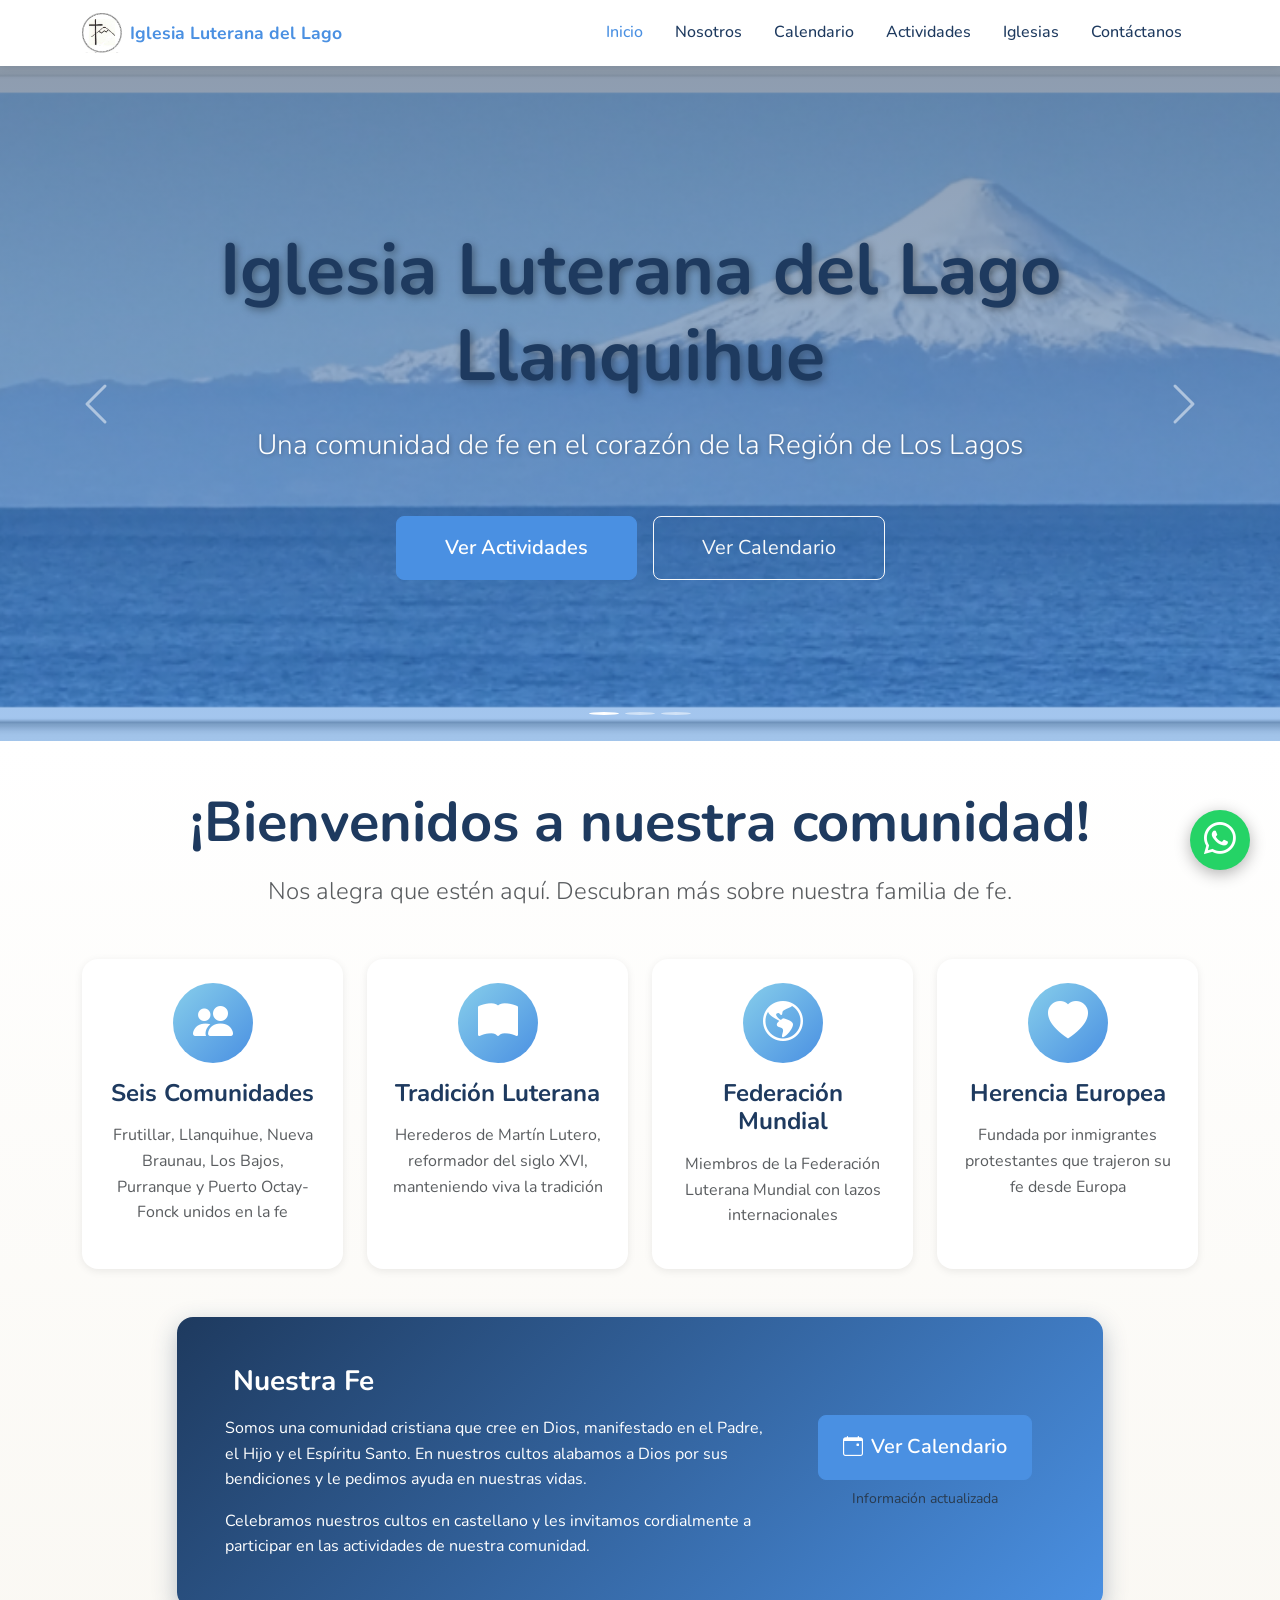
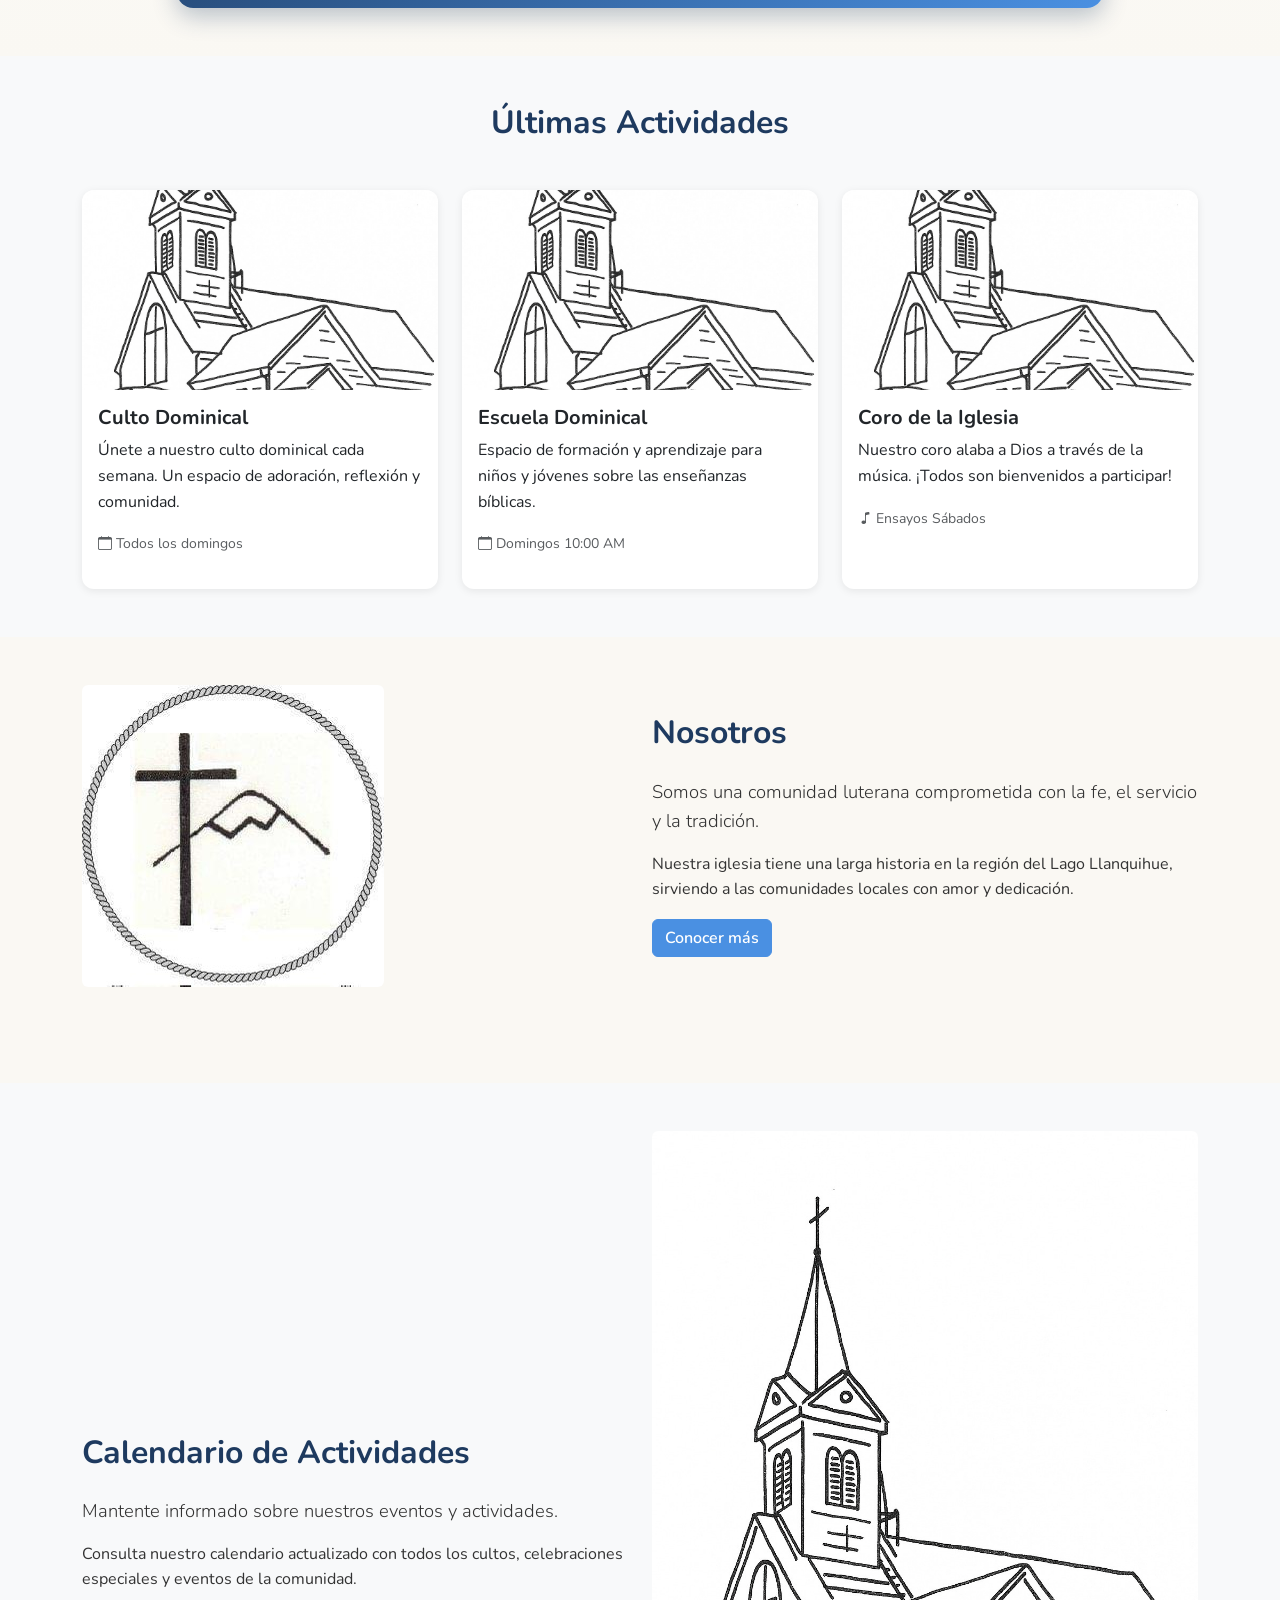
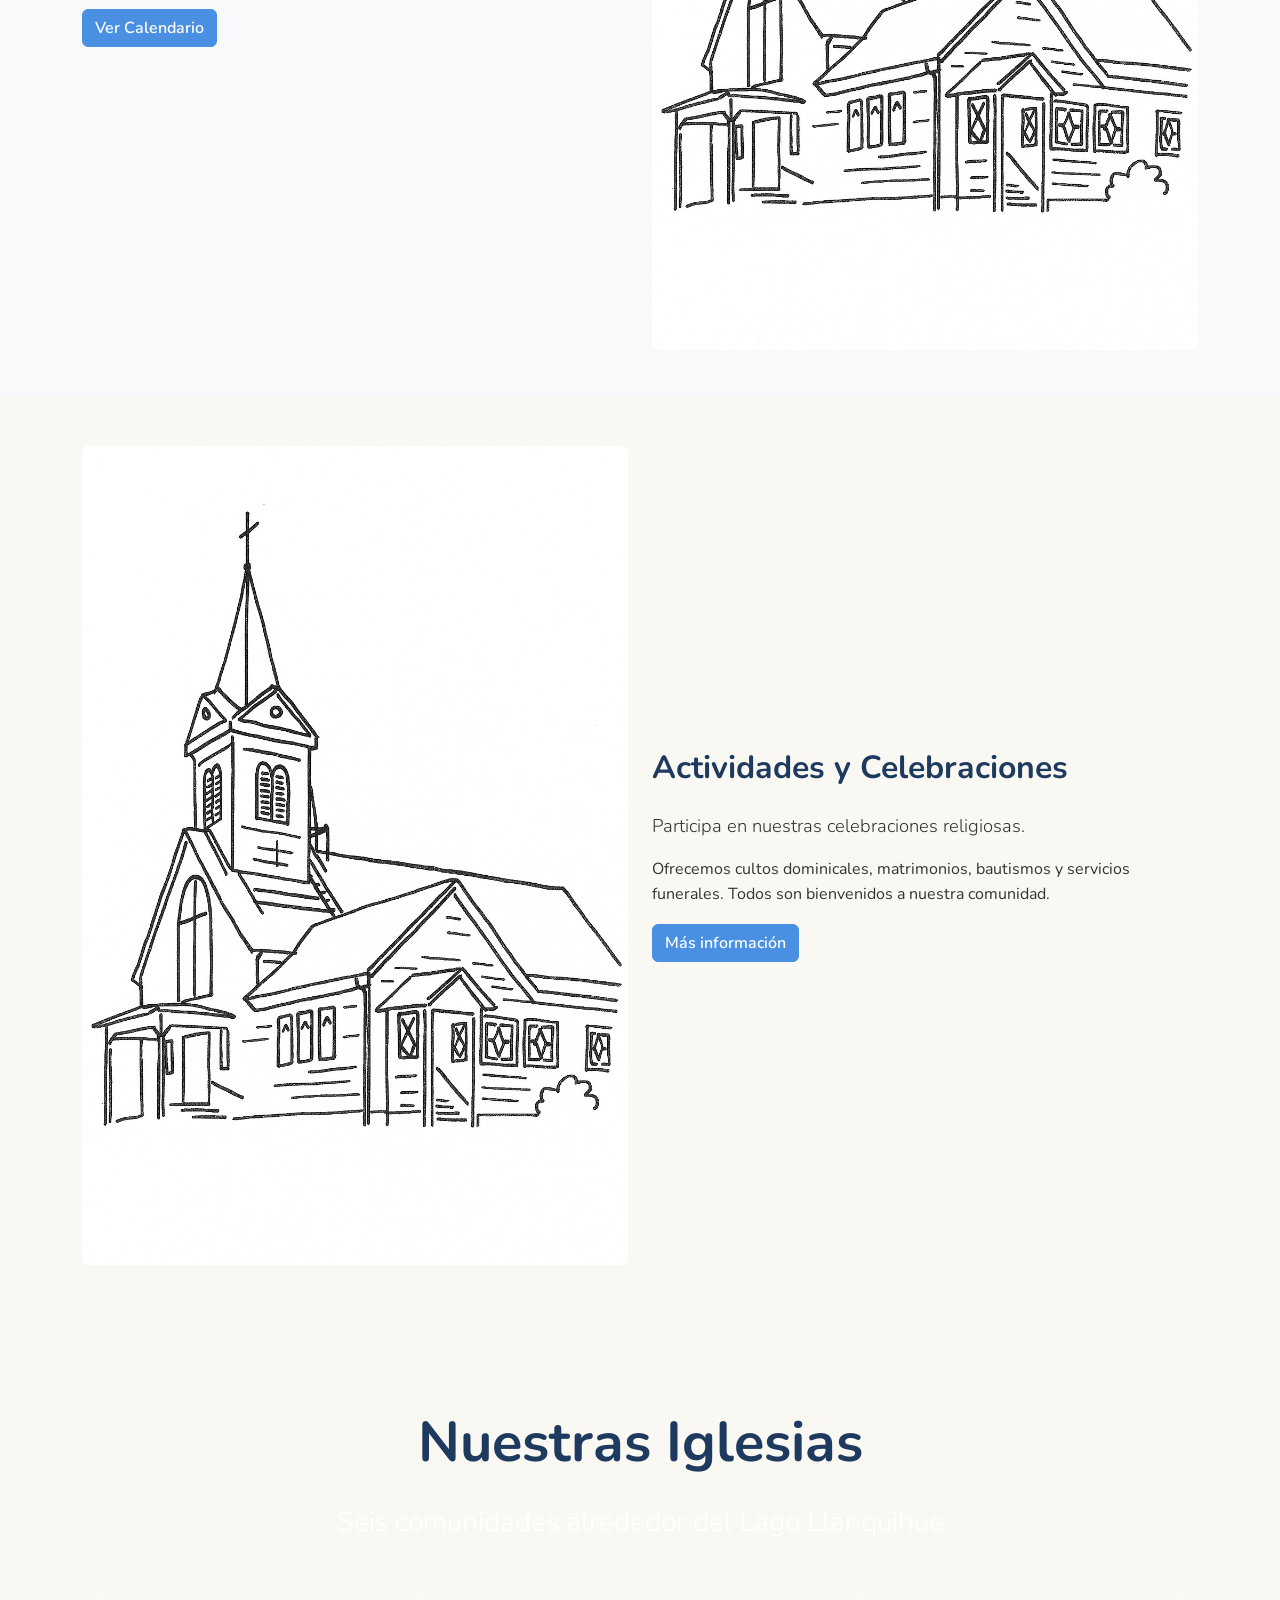
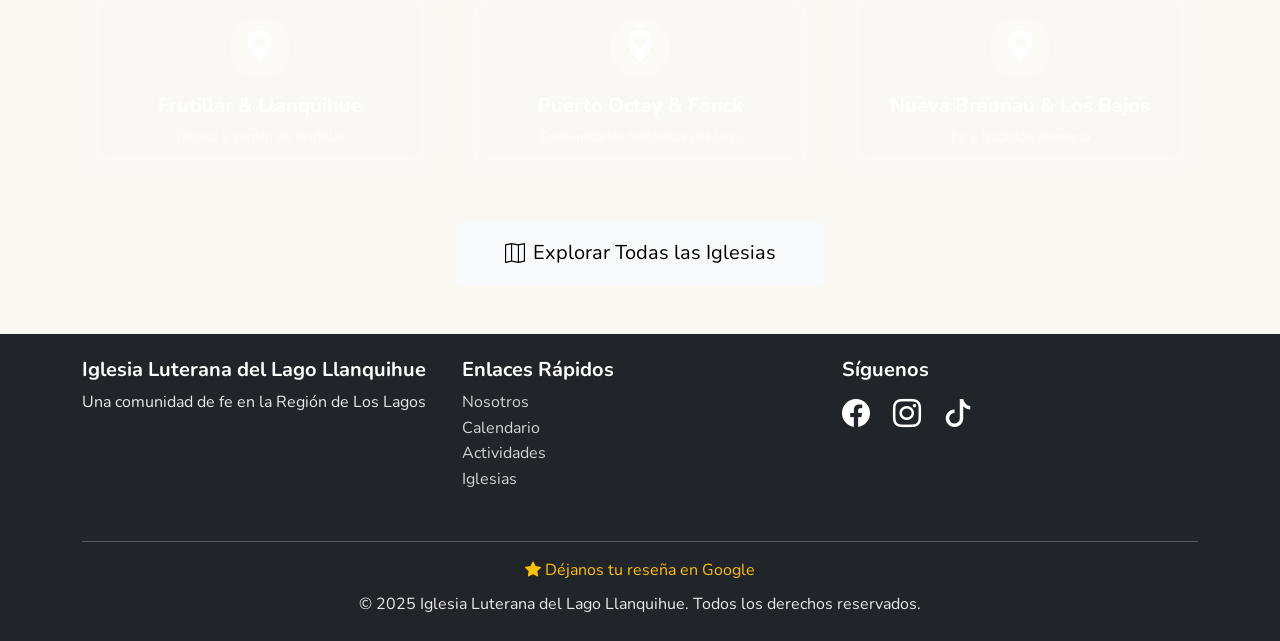
==== commit c68018fc: "Update church information and enhance website SEO and user experience Update church data for Llanqui" ====
--- a/public/index.html
+++ b/public/index.html
@@ -3,9 +3,42 @@
 <head>
     <meta charset="UTF-8">
     <meta name="viewport" content="width=device-width, initial-scale=1.0">
-    <meta name="description" content="Iglesia Luterana del Lago Llanquihue - Comunidad de fe en la región del Lago Llanquihue, Chile">
-    <meta name="keywords" content="iglesia luterana, lago llanquihue, frutillar, puerto octay, cultos, celebraciones">
-    <title>Inicio - Iglesia Luterana del Lago Llanquihue</title>
+    <meta name="description" content="Iglesia Luterana del Lago Llanquihue: comunidad de fe en Frutillar, Llanquihue, Purranque, Nueva Braunau, Puerto Octay y Los Bajos, Región de Los Lagos, Chile. Cultos dominicales, bautismos, matrimonios y actividades para toda la familia.">
+    <meta name="keywords" content="iglesia luterana, lago llanquihue, frutillar, llanquihue, purranque, nueva braunau, puerto octay, los bajos, cultos, bautismos, matrimonios, región de los lagos, chile">
+    <meta name="author" content="Iglesia Luterana del Lago Llanquihue">
+    <meta name="robots" content="index, follow">
+    <meta name="geo.region" content="CL-LL">
+    <meta name="geo.placename" content="Llanquihue, Región de Los Lagos, Chile">
+    <link rel="canonical" href="https://iglesialuteranadellago.cl/">
+    <title>Iglesia Luterana del Lago Llanquihue | Cultos y Comunidad en la Región de Los Lagos</title>
+
+    <meta property="og:type" content="website">
+    <meta property="og:locale" content="es_CL">
+    <meta property="og:site_name" content="Iglesia Luterana del Lago Llanquihue">
+    <meta property="og:title" content="Iglesia Luterana del Lago Llanquihue | Cultos y Comunidad">
+    <meta property="og:description" content="Comunidad de fe luterana en torno al Lago Llanquihue. Cultos dominicales en seis comunidades de la Región de Los Lagos, Chile.">
+    <meta property="og:url" content="https://iglesialuteranadellago.cl/">
+    <meta property="og:image" content="https://iglesialuteranadellago.cl/assets/img/logo.png">
+    <meta name="twitter:card" content="summary">
+    <meta name="twitter:title" content="Iglesia Luterana del Lago Llanquihue">
+    <meta name="twitter:description" content="Comunidad de fe luterana en torno al Lago Llanquihue, Región de Los Lagos, Chile.">
+
+    <script type="application/ld+json">
+    {
+        "@context": "https://schema.org",
+        "@type": "Church",
+        "name": "Iglesia Luterana del Lago Llanquihue",
+        "url": "https://iglesialuteranadellago.cl/",
+        "description": "Comunidad de fe luterana en torno al Lago Llanquihue, Región de Los Lagos, Chile.",
+        "address": {
+            "@type": "PostalAddress",
+            "addressRegion": "Región de Los Lagos",
+            "addressCountry": "CL"
+        },
+        "areaServed": ["Frutillar", "Llanquihue", "Purranque", "Nueva Braunau", "Puerto Octay", "Los Bajos"],
+        "sameAs": ["https://web.facebook.com/profile.php?id=100070098432222"]
+    }
+    </script>
     
     <link href="https://cdn.jsdelivr.net/npm/bootstrap@5.3.2/dist/css/bootstrap.min.css" rel="stylesheet">
     <link rel="stylesheet" href="https://cdn.jsdelivr.net/npm/bootstrap-icons@1.11.1/font/bootstrap-icons.css">
@@ -242,10 +275,10 @@
                     <img src="assets/img/church.png" alt="Cultos" class="img-fluid rounded">
                 </div>
                 <div class="col-lg-6">
-                    <h2 class="mb-4">Cultos y Celebraciones</h2>
+                    <h2 class="mb-4">Actividades y Celebraciones</h2>
                     <p class="lead">Participa en nuestras celebraciones religiosas.</p>
                     <p>Ofrecemos cultos dominicales, matrimonios, bautismos y servicios funerales. Todos son bienvenidos a nuestra comunidad.</p>
-                    <a href="cultos.html" class="btn btn-primary">Más información</a>
+                    <a href="actividades.html" class="btn btn-primary">Más información</a>
                 </div>
             </div>
         </div>
@@ -326,6 +359,7 @@
                 </div>
             </div>
             <hr class="my-3 bg-white">
+            <p class="text-center mb-2"><a href="https://www.google.com/maps/search/?api=1&query=Iglesia+Luterana+del+Lago+Llanquihue" target="_blank" rel="noopener" class="text-warning text-decoration-none"><i class="bi bi-star-fill me-1"></i>Déjanos tu reseña en Google</a></p>
             <p class="text-center mb-0">&copy; 2025 Iglesia Luterana del Lago Llanquihue. Todos los derechos reservados.</p>
         </div>
     </footer>
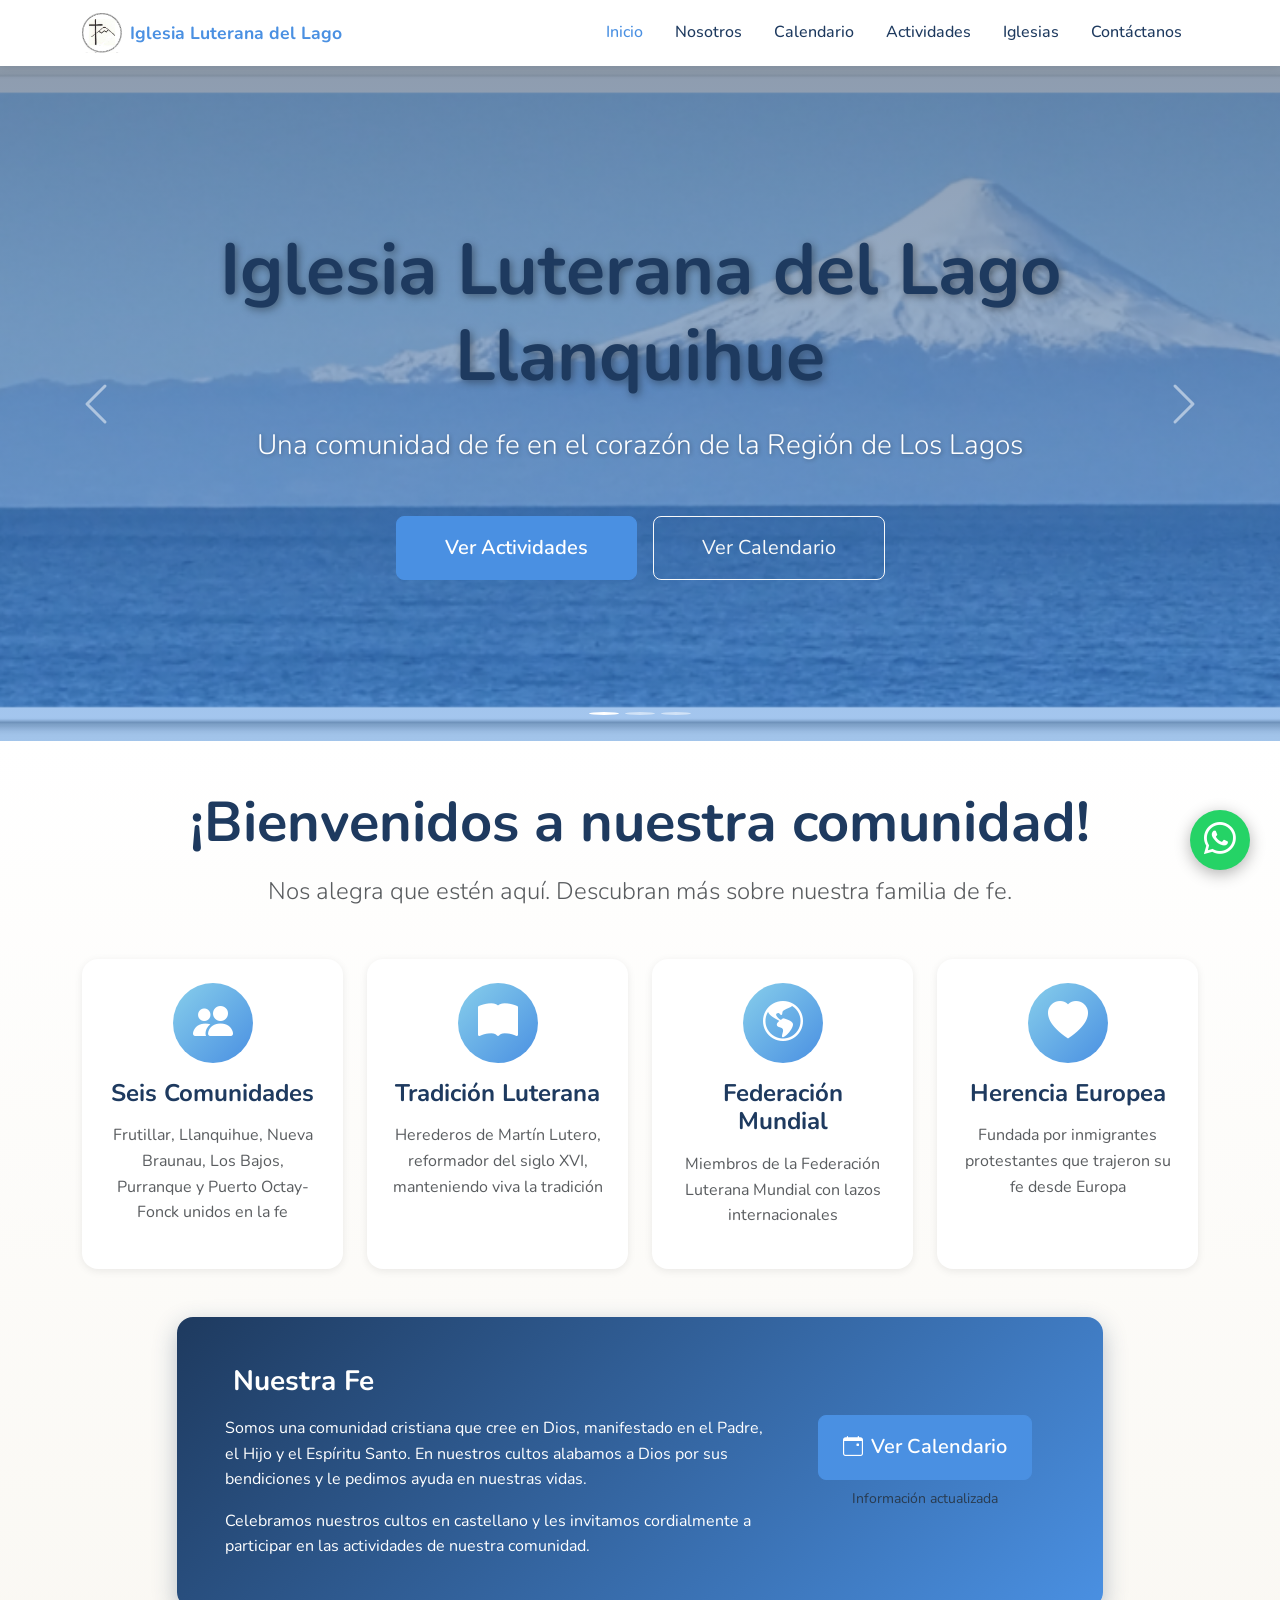
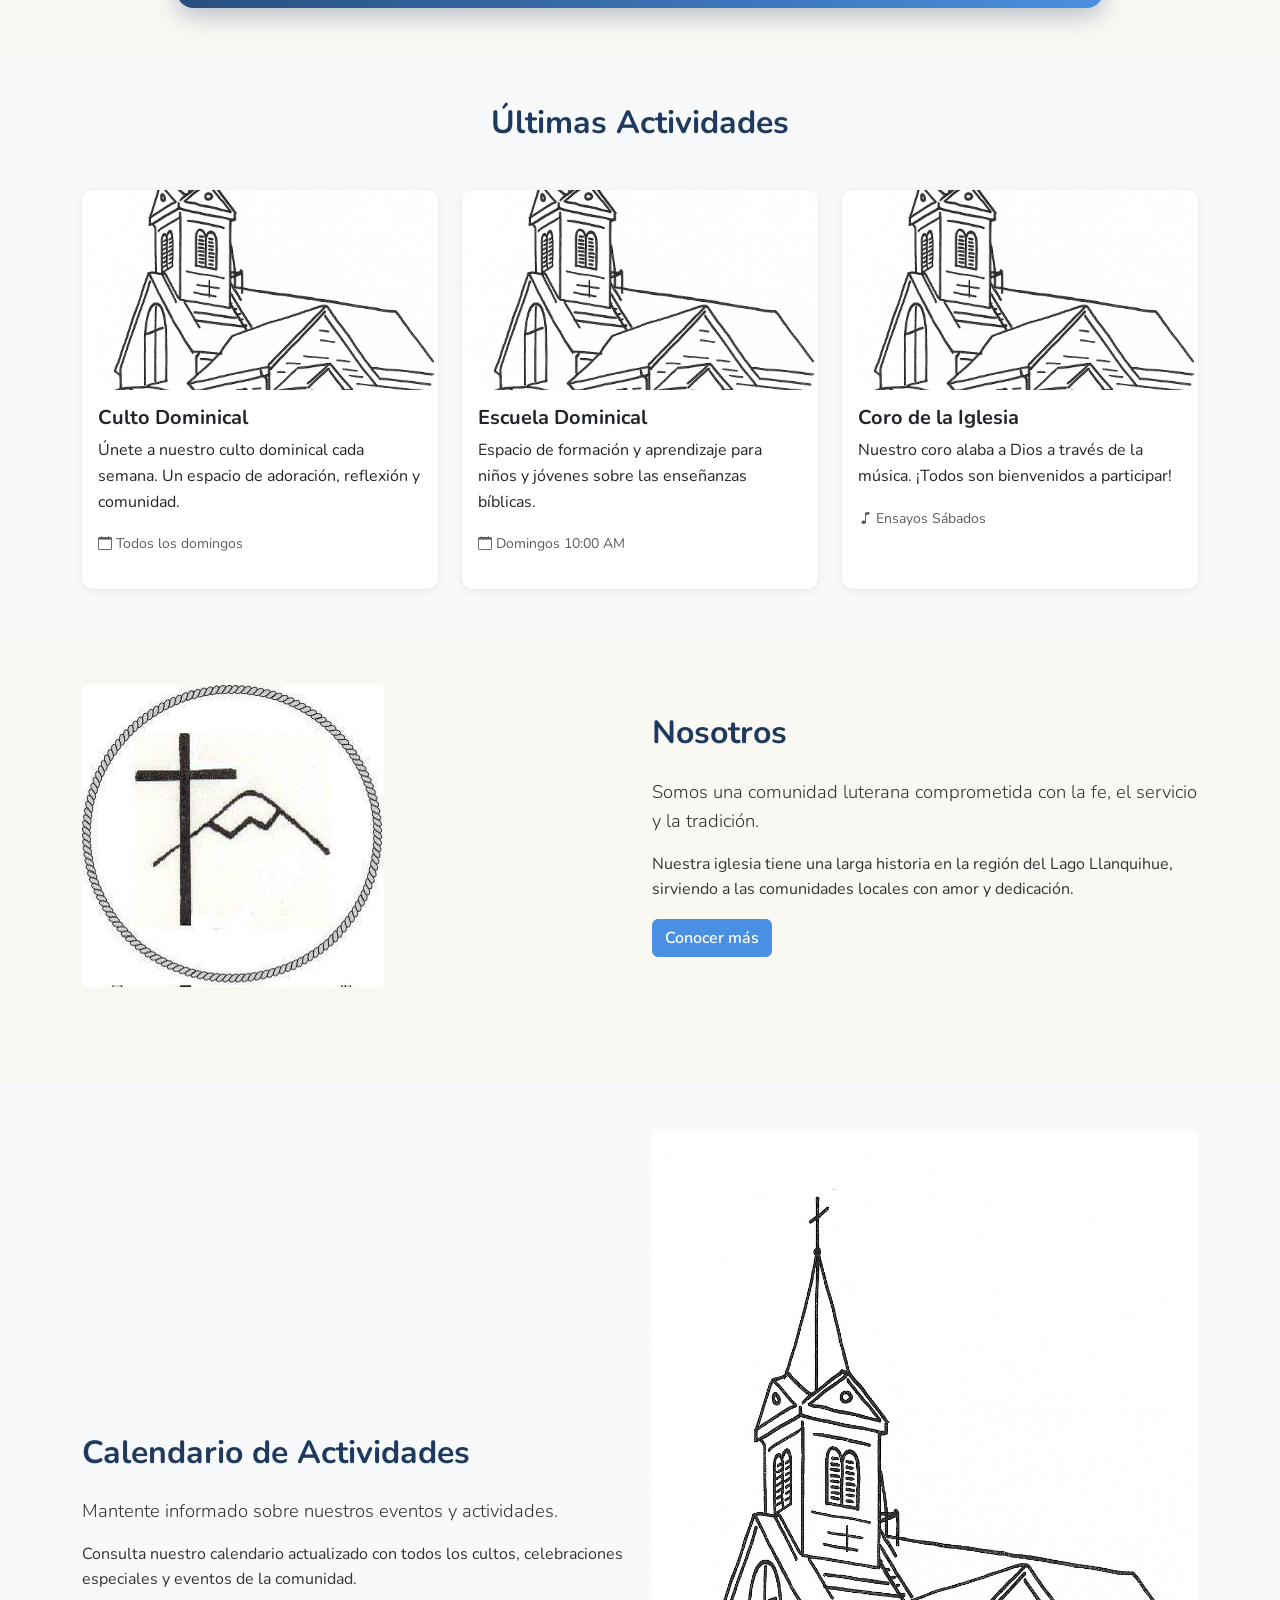
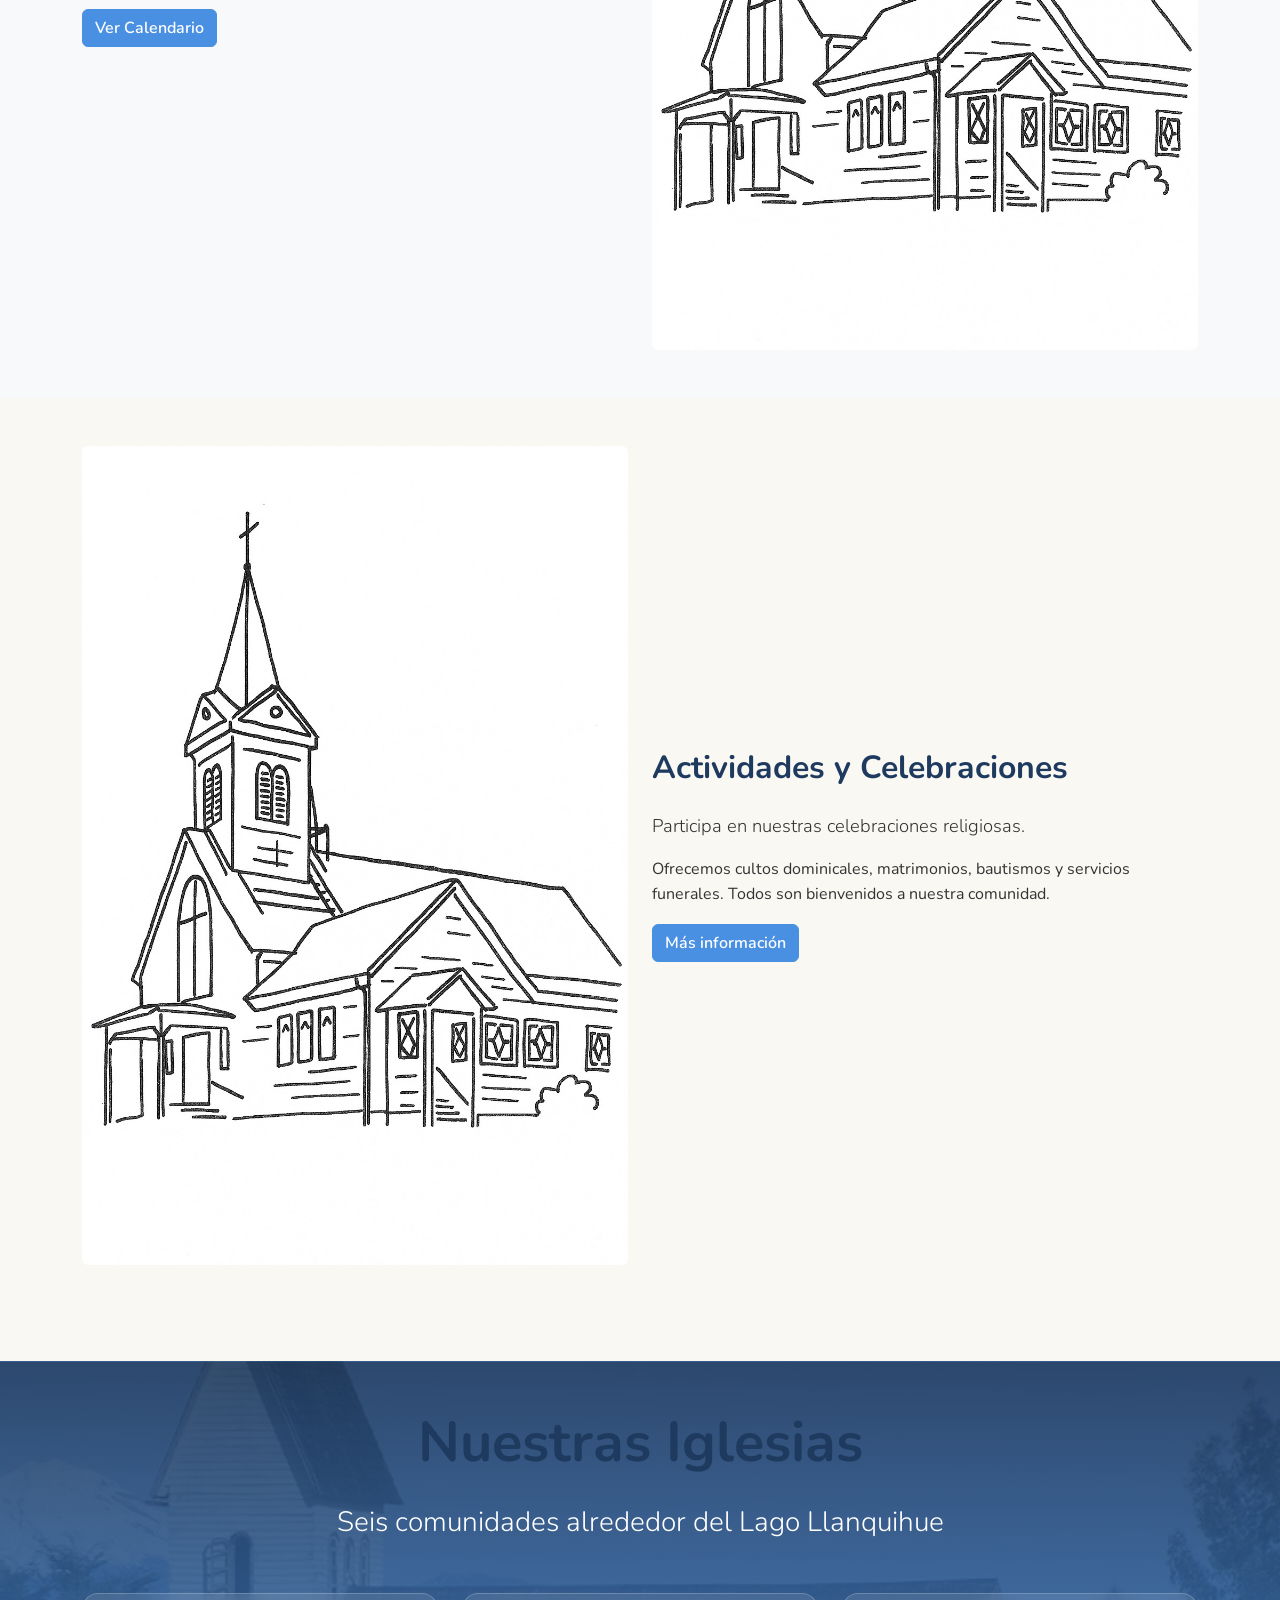
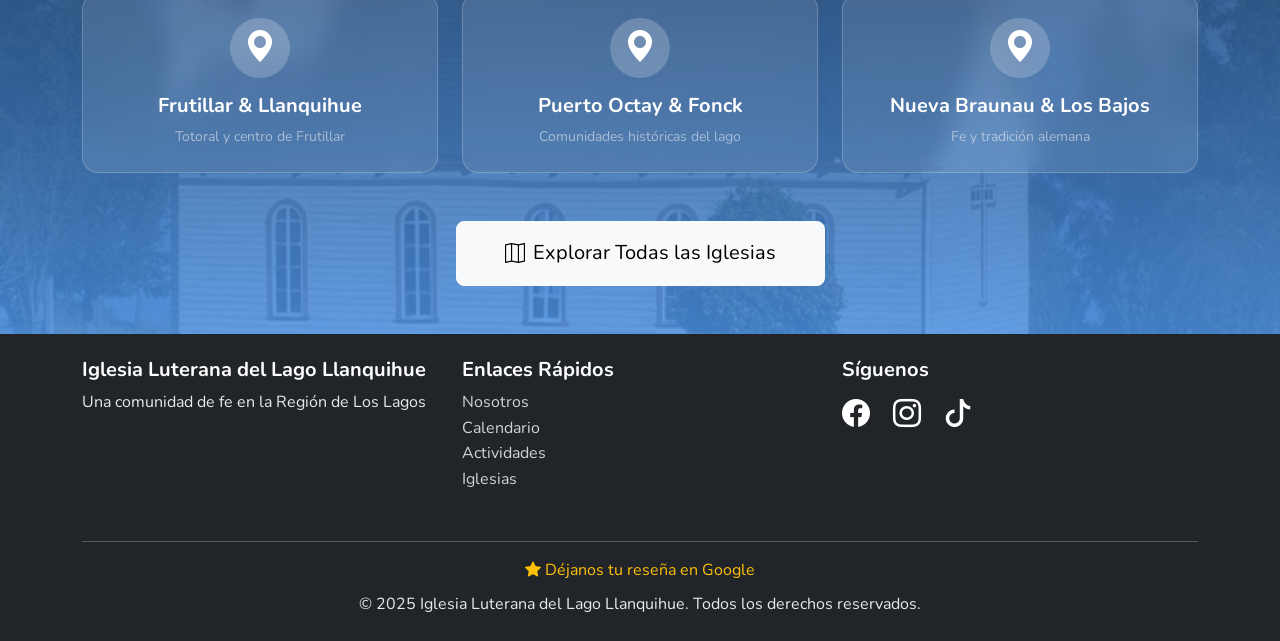
==== commit 21c8aca8: "Add a mobile-first navigation and installable PWA experience Adds a bottom navigation bar, PWA manif" ====
--- a/public/index.html
+++ b/public/index.html
@@ -45,6 +45,13 @@
     <link rel="preconnect" href="https://fonts.googleapis.com">
     <link rel="preconnect" href="https://fonts.gstatic.com" crossorigin>
     <link href="https://fonts.googleapis.com/css2?family=Nunito:wght@300;400;600;700&display=swap" rel="stylesheet">
+    <link rel="manifest" href="manifest.json">
+    <meta name="theme-color" content="#1e3a5f">
+    <meta name="mobile-web-app-capable" content="yes">
+    <meta name="apple-mobile-web-app-capable" content="yes">
+    <meta name="apple-mobile-web-app-status-bar-style" content="black-translucent">
+    <meta name="apple-mobile-web-app-title" content="Iglesia del Lago">
+    <link rel="apple-touch-icon" href="assets/icons/apple-touch-icon.png">
     <link rel="stylesheet" href="css/styles.css">
 </head>
 <body>
@@ -364,6 +371,29 @@
         </div>
     </footer>
 
+    <nav class="bottom-nav" aria-label="Navegación móvil">
+        <a href="index.html" class="bottom-nav__item active">
+            <i class="bi bi-house-door-fill"></i>
+            <span>Inicio</span>
+        </a>
+        <a href="calendario.html" class="bottom-nav__item">
+            <i class="bi bi-calendar-event-fill"></i>
+            <span>Calendario</span>
+        </a>
+        <a href="actividades.html" class="bottom-nav__item">
+            <i class="bi bi-people-fill"></i>
+            <span>Actividades</span>
+        </a>
+        <a href="iglesias.html" class="bottom-nav__item">
+            <i class="bi bi-geo-alt-fill"></i>
+            <span>Iglesias</span>
+        </a>
+        <a href="contacto.html" class="bottom-nav__item">
+            <i class="bi bi-telephone-fill"></i>
+            <span>Contacto</span>
+        </a>
+    </nav>
+
     <a href="https://wa.me/56923141160" target="_blank" rel="noopener" class="whatsapp-float" aria-label="Contactar por WhatsApp">
         <i class="bi bi-whatsapp"></i>
     </a>
--- a/public/css/styles.css
+++ b/public/css/styles.css
@@ -455,3 +455,122 @@
     box-shadow: 0 6px 24px rgba(0, 0, 0, 0.4);
     color: white !important;
 }
+
+/* ============================================
+   PWA MOBILE EXPERIENCE
+   ============================================ */
+
+/* Smooth page entrance animation (app-like) */
+@keyframes pageEnter {
+    from { opacity: 0; transform: translateY(12px); }
+    to { opacity: 1; transform: translateY(0); }
+}
+
+main, body > section {
+    animation: pageEnter 0.5s ease both;
+}
+
+/* Respect reduced motion preferences */
+@media (prefers-reduced-motion: reduce) {
+    *, *::before, *::after {
+        animation-duration: 0.001ms !important;
+        animation-iteration-count: 1 !important;
+        transition-duration: 0.001ms !important;
+        scroll-behavior: auto !important;
+    }
+}
+
+html {
+    scroll-behavior: smooth;
+}
+
+/* ----- Bottom Navigation (mobile only) ----- */
+.bottom-nav {
+    position: fixed;
+    bottom: 0;
+    left: 0;
+    right: 0;
+    height: 64px;
+    background: rgba(255, 255, 255, 0.97);
+    backdrop-filter: blur(12px);
+    -webkit-backdrop-filter: blur(12px);
+    border-top: 1px solid rgba(0, 0, 0, 0.06);
+    box-shadow: 0 -4px 20px rgba(0, 0, 0, 0.08);
+    display: none;
+    align-items: stretch;
+    justify-content: space-around;
+    z-index: 1040;
+    padding-bottom: env(safe-area-inset-bottom, 0);
+}
+
+.bottom-nav__item {
+    flex: 1;
+    display: flex;
+    flex-direction: column;
+    align-items: center;
+    justify-content: center;
+    gap: 2px;
+    text-decoration: none;
+    color: #8a97a8;
+    font-size: 0.68rem;
+    font-weight: 600;
+    position: relative;
+    -webkit-tap-highlight-color: transparent;
+    transition: color 0.25s ease;
+}
+
+.bottom-nav__item i {
+    font-size: 1.35rem;
+    transition: transform 0.25s cubic-bezier(0.34, 1.56, 0.64, 1);
+}
+
+.bottom-nav__item span {
+    line-height: 1;
+}
+
+.bottom-nav__item:active i {
+    transform: scale(0.82);
+}
+
+.bottom-nav__item:active {
+    color: var(--azul-marino);
+}
+
+.bottom-nav__item.active {
+    color: var(--azul-claro);
+}
+
+.bottom-nav__item.active i {
+    transform: translateY(-2px) scale(1.12);
+}
+
+/* Active pill indicator on top of the active item */
+.bottom-nav__item.active::before {
+    content: '';
+    position: absolute;
+    top: 0;
+    left: 50%;
+    transform: translateX(-50%);
+    width: 28px;
+    height: 3px;
+    border-radius: 0 0 4px 4px;
+    background: linear-gradient(90deg, var(--celeste), var(--azul-claro));
+}
+
+/* Show bottom nav and adapt layout below the lg breakpoint */
+@media (max-width: 991.98px) {
+    .bottom-nav {
+        display: flex;
+    }
+    body {
+        padding-bottom: calc(64px + env(safe-area-inset-bottom, 0));
+    }
+    /* Lift the WhatsApp button above the bottom nav */
+    .whatsapp-float {
+        bottom: calc(80px + env(safe-area-inset-bottom, 0));
+        right: 18px;
+        width: 54px;
+        height: 54px;
+        font-size: 1.7rem;
+    }
+}
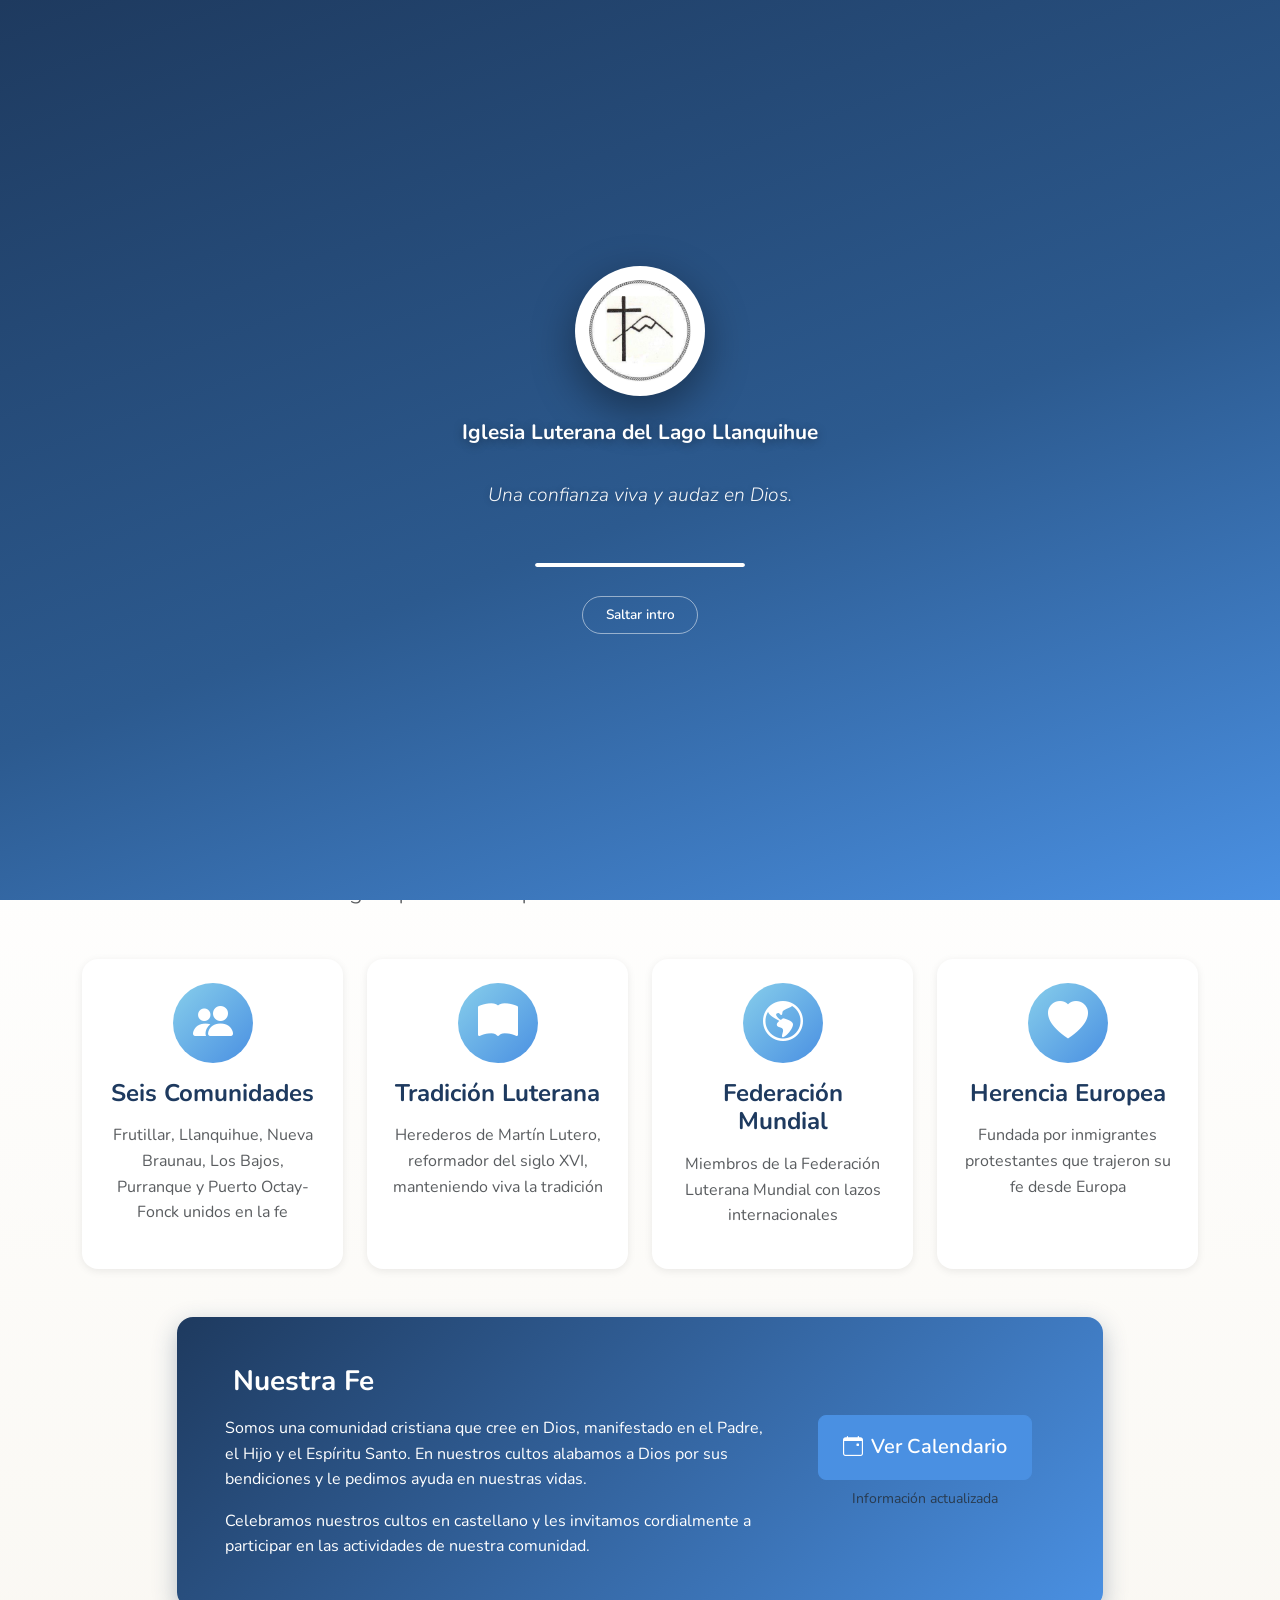
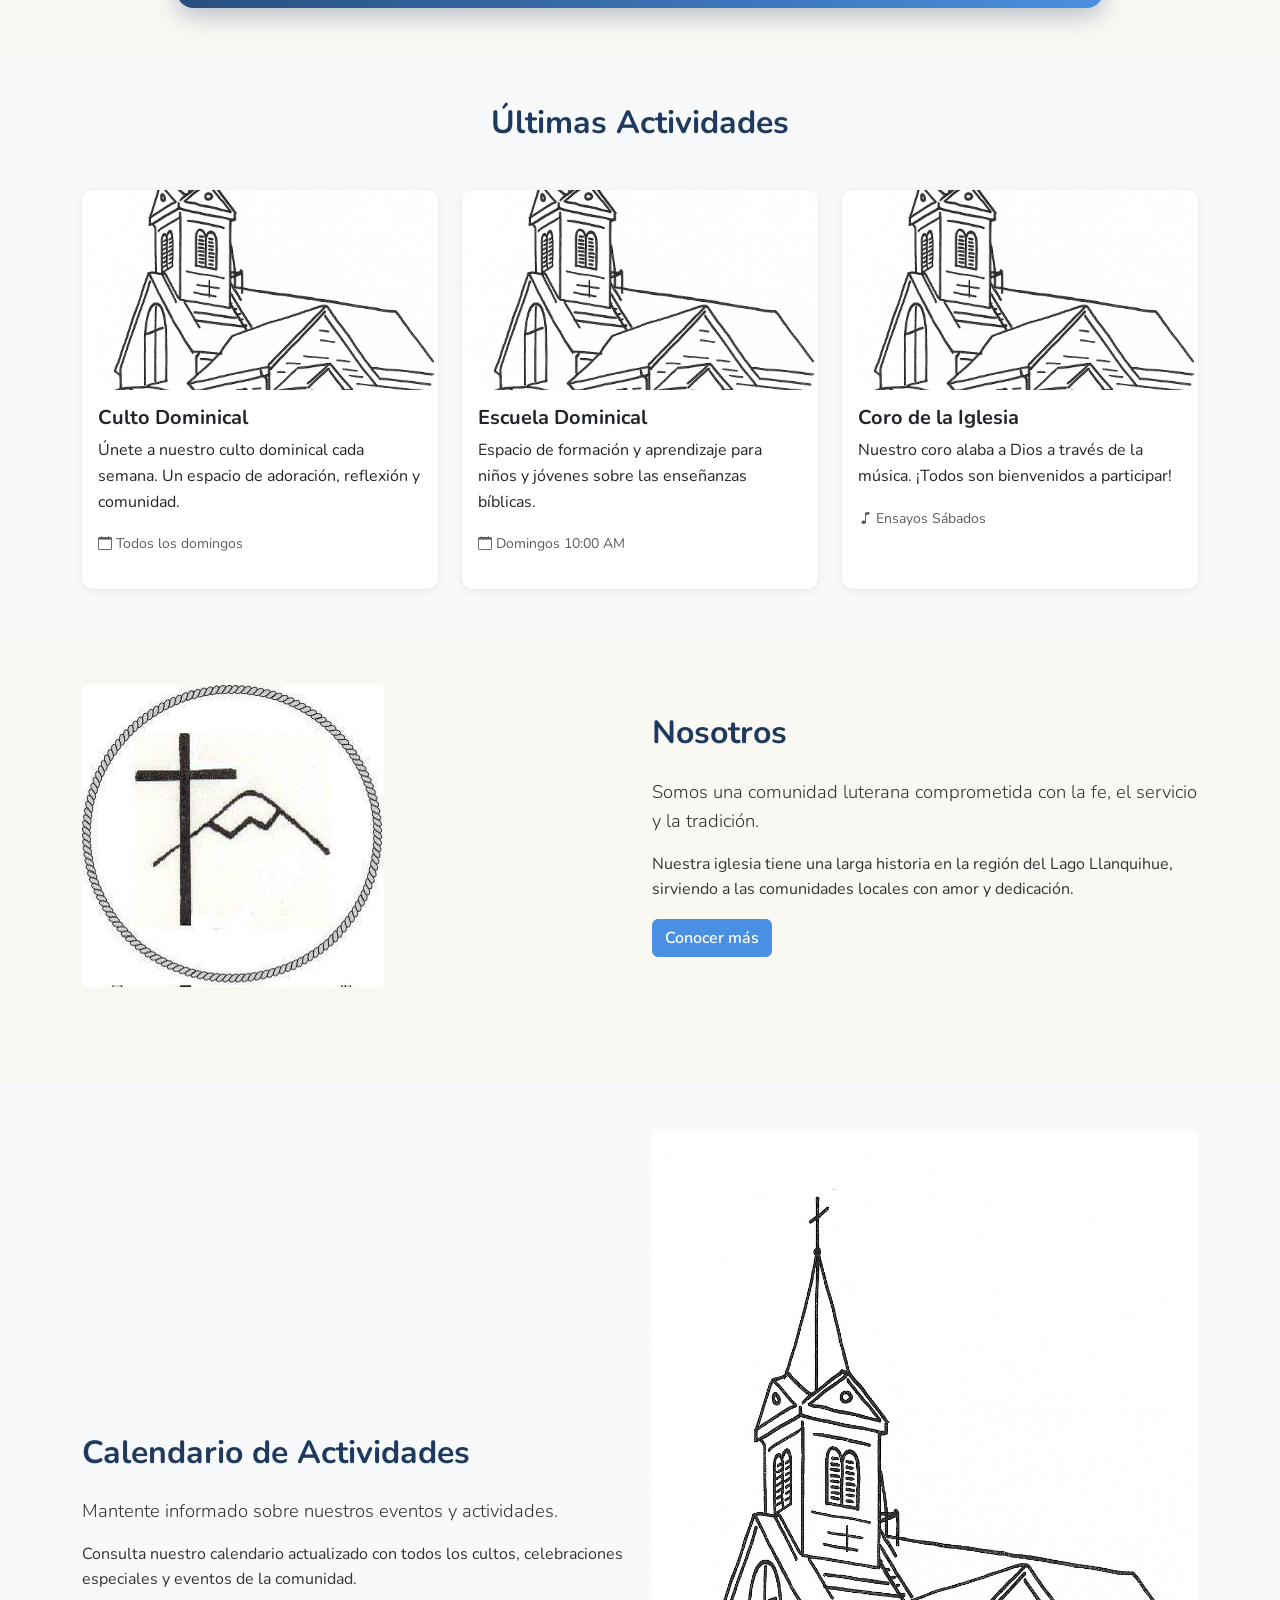
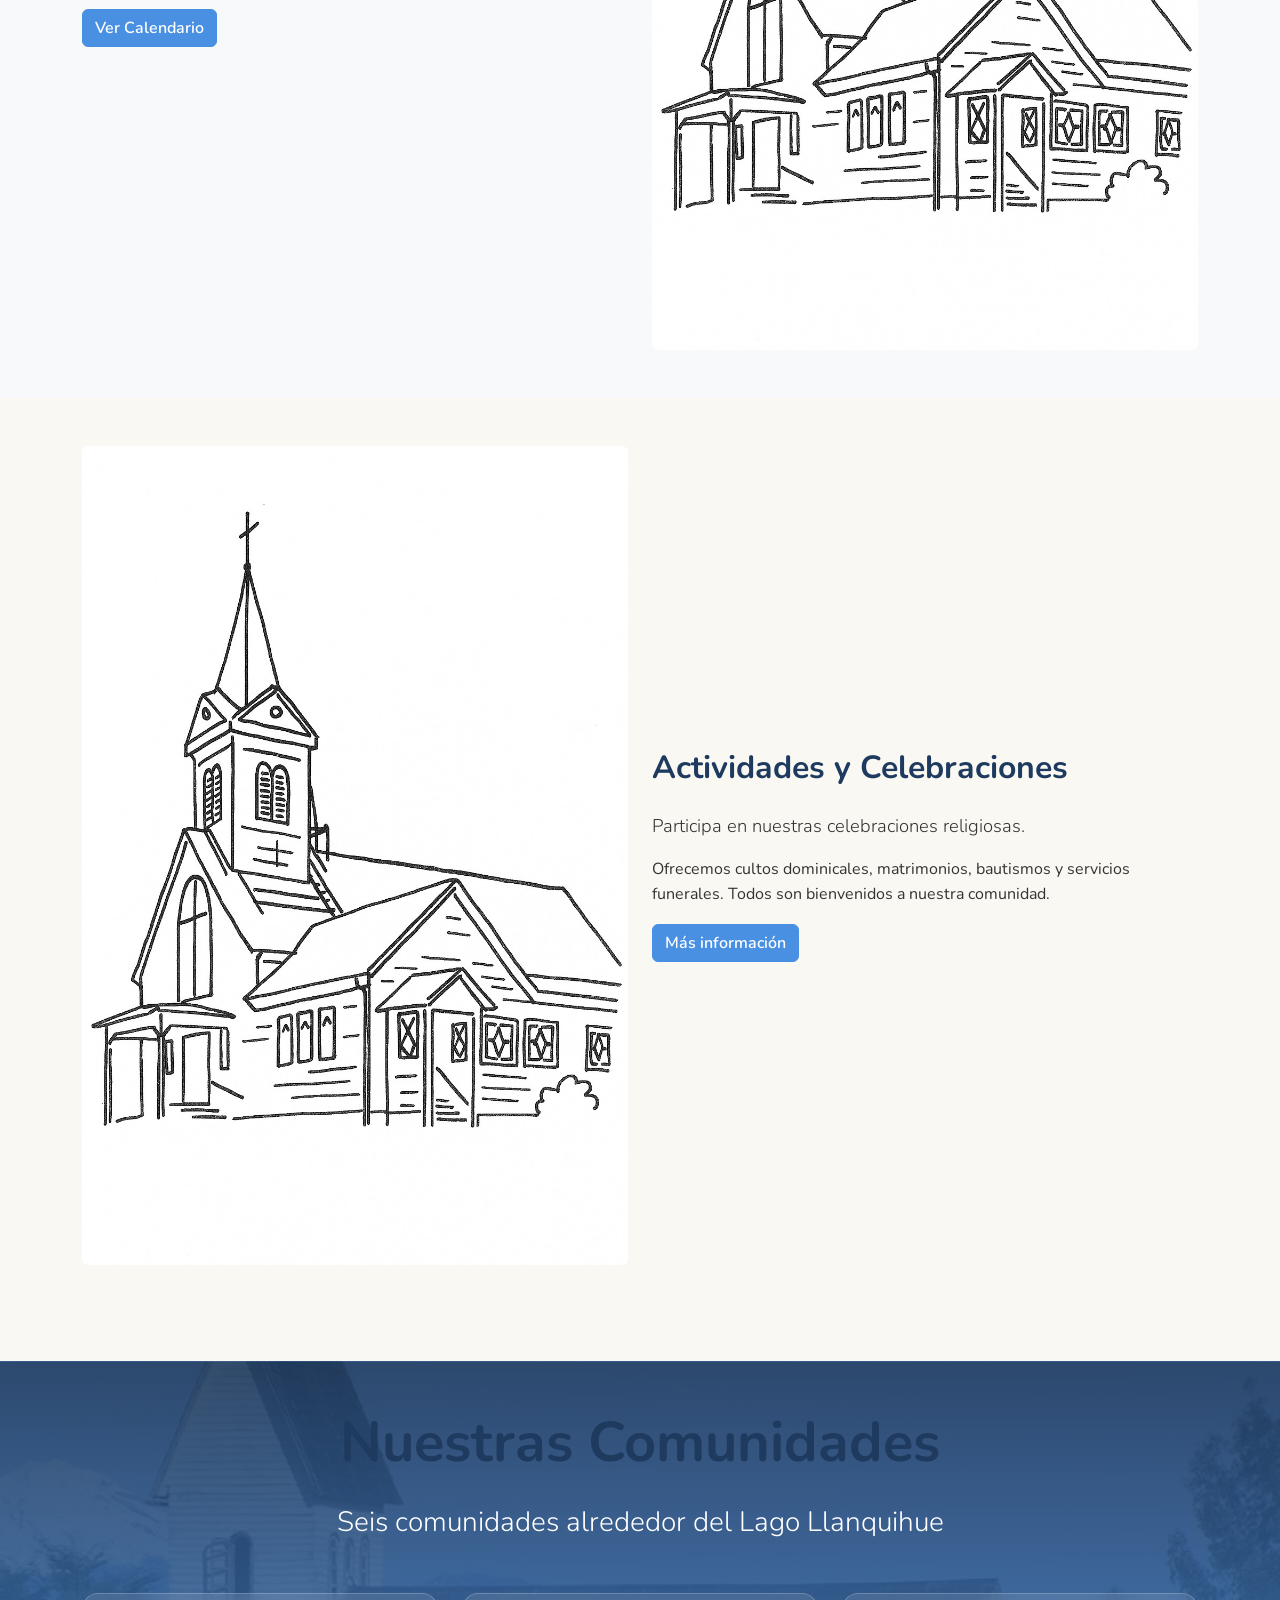
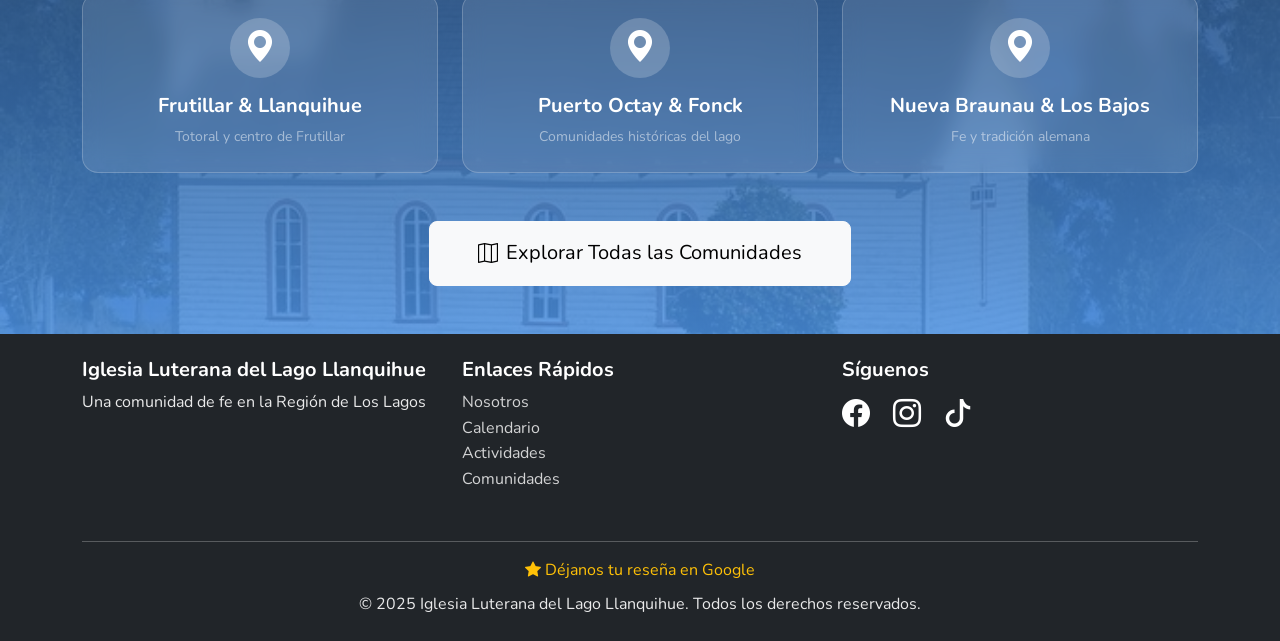
==== commit f5de82eb: "Implement a proper loading screen that appears before the page loads Inline splash screen CSS in ind" ====
--- a/public/index.html
+++ b/public/index.html
@@ -51,10 +51,40 @@
     <meta name="apple-mobile-web-app-capable" content="yes">
     <meta name="apple-mobile-web-app-status-bar-style" content="black-translucent">
     <meta name="apple-mobile-web-app-title" content="Iglesia del Lago">
+    <link rel="icon" type="image/png" href="assets/img/logo.png">
     <link rel="apple-touch-icon" href="assets/icons/apple-touch-icon.png">
     <link rel="stylesheet" href="css/styles.css">
+    <style>
+      #splash{position:fixed;top:0;left:0;width:100%;height:100vh;height:100dvh;z-index:3000;background:linear-gradient(160deg,#1e3a5f 0%,#2c5a8f 55%,#4a90e2 100%);display:flex;align-items:center;justify-content:center;text-align:center;padding:2rem;overflow:hidden;transition:opacity .6s ease,visibility .6s ease}
+      #splash.hide{opacity:0;visibility:hidden}
+      #splash .splash__inner{max-width:540px;width:100%}
+      #splash .splash__logo{width:130px;height:130px;object-fit:contain;background:#fff;border-radius:50%;padding:14px;box-shadow:0 14px 44px rgba(0,0,0,.4);animation:splashLogo 2.4s ease-in-out infinite}
+      @keyframes splashLogo{0%{transform:translateY(0) rotate(-5deg) scale(1)}50%{transform:translateY(-16px) rotate(5deg) scale(1.07)}100%{transform:translateY(0) rotate(-5deg) scale(1)}}
+      #splash .splash__name{color:#fff;font-size:1.3rem;font-weight:700;margin-top:1.5rem;text-shadow:0 2px 10px rgba(0,0,0,.35)}
+      #splash .splash__phrase{color:rgba(255,255,255,.95);font-size:1.2rem;font-style:italic;font-weight:300;margin-top:1.1rem;min-height:3.4em;display:flex;align-items:center;justify-content:center;text-shadow:0 1px 6px rgba(0,0,0,.25)}
+      #splash .splash__phrase.swap{animation:splashPhrase .6s ease both}
+      @keyframes splashPhrase{0%{opacity:0;transform:translateY(10px)}100%{opacity:1;transform:translateY(0)}}
+      #splash .splash__bar{margin:2.2rem auto 0;width:210px;height:4px;background:rgba(255,255,255,.22);border-radius:4px;overflow:hidden}
+      #splash .splash__bar-fill{display:block;height:100%;width:0;background:#fff;border-radius:4px;animation:splashBar 12s linear forwards}
+      @keyframes splashBar{from{width:0}to{width:100%}}
+      #splash .splash__skip{margin-top:1.8rem;background:transparent;border:1px solid rgba(255,255,255,.5);color:#fff;padding:.45rem 1.4rem;border-radius:999px;font-size:.85rem;font-weight:600;cursor:pointer;transition:all .25s ease}
+      #splash .splash__skip:hover,#splash .splash__skip:focus-visible{background:rgba(255,255,255,.18);border-color:#fff;outline:none}
+      @media (prefers-reduced-motion:reduce){#splash .splash__logo{animation:none}#splash .splash__bar-fill{animation:none;width:100%}}
+      @media (max-width:576px){#splash .splash__logo{width:110px;height:110px}#splash .splash__name{font-size:1.1rem}#splash .splash__phrase{font-size:1.05rem}}
+    </style>
+    <noscript><style>#splash{display:none !important;}</style></noscript>
 </head>
 <body>
+    <div id="splash" class="splash" role="status" aria-live="polite">
+        <div class="splash__inner">
+            <img src="assets/img/logo.png" alt="Iglesia Luterana del Lago Llanquihue" class="splash__logo">
+            <h1 class="splash__name">Iglesia Luterana del Lago Llanquihue</h1>
+            <p id="splashPhrase" class="splash__phrase swap">Salvados por gracia, unidos en la fe.</p>
+            <div class="splash__bar"><span class="splash__bar-fill"></span></div>
+            <button id="splashSkip" class="splash__skip" type="button">Saltar intro</button>
+        </div>
+    </div>
+
     <nav class="navbar navbar-expand-lg navbar-light bg-white sticky-top shadow-sm">
         <div class="container">
             <a class="navbar-brand d-flex align-items-center" href="index.html">
@@ -79,7 +109,7 @@
                         <a class="nav-link" href="actividades.html">Actividades</a>
                     </li>
                     <li class="nav-item">
-                        <a class="nav-link" href="iglesias.html">Iglesias</a>
+                        <a class="nav-link" href="iglesias.html">Comunidades</a>
                     </li>
                     <li class="nav-item">
                         <a class="nav-link" href="contacto.html">Contáctanos</a>
@@ -122,7 +152,7 @@
                     <div class="hero-content container text-center text-white">
                         <h2 class="display-3 fw-bold mb-4">Seis Comunidades, Una Fe</h2>
                         <p class="lead mb-4 fs-4">Frutillar • Llanquihue • Nueva Braunau • Los Bajos • Purranque • Puerto Octay-Fonck</p>
-                        <a href="iglesias.html" class="btn btn-light btn-lg px-5 py-3">Conocer Nuestras Iglesias</a>
+                        <a href="iglesias.html" class="btn btn-light btn-lg px-5 py-3">Conocer Nuestras Comunidades</a>
                     </div>
                 </div>
             </div>
@@ -294,7 +324,7 @@
     <section class="churches-section py-5" style="background-image: linear-gradient(rgba(30, 58, 95, 0.9), rgba(74, 144, 226, 0.85)), url('assets/img/church-white.jpg'); background-size: cover; background-position: center; background-attachment: fixed;">
         <div class="container">
             <div class="text-center text-white mb-5">
-                <h2 class="display-4 fw-bold mb-4">Nuestras Iglesias</h2>
+                <h2 class="display-4 fw-bold mb-4">Nuestras Comunidades</h2>
                 <p class="lead fs-3 mb-4">Seis comunidades alrededor del Lago Llanquihue</p>
             </div>
             
@@ -330,7 +360,7 @@
 
             <div class="text-center">
                 <a href="iglesias.html" class="btn btn-light btn-lg px-5 py-3">
-                    <i class="bi bi-map me-2"></i>Explorar Todas las Iglesias
+                    <i class="bi bi-map me-2"></i>Explorar Todas las Comunidades
                 </a>
             </div>
         </div>
@@ -349,7 +379,7 @@
                         <li><a href="nosotros.html" class="text-white-50">Nosotros</a></li>
                         <li><a href="calendario.html" class="text-white-50">Calendario</a></li>
                         <li><a href="actividades.html" class="text-white-50">Actividades</a></li>
-                        <li><a href="iglesias.html" class="text-white-50">Iglesias</a></li>
+                        <li><a href="iglesias.html" class="text-white-50">Comunidades</a></li>
                     </ul>
                 </div>
                 <div class="col-md-4 mb-3">
@@ -386,7 +416,7 @@
         </a>
         <a href="iglesias.html" class="bottom-nav__item">
             <i class="bi bi-geo-alt-fill"></i>
-            <span>Iglesias</span>
+            <span>Comunidades</span>
         </a>
         <a href="contacto.html" class="bottom-nav__item">
             <i class="bi bi-telephone-fill"></i>
